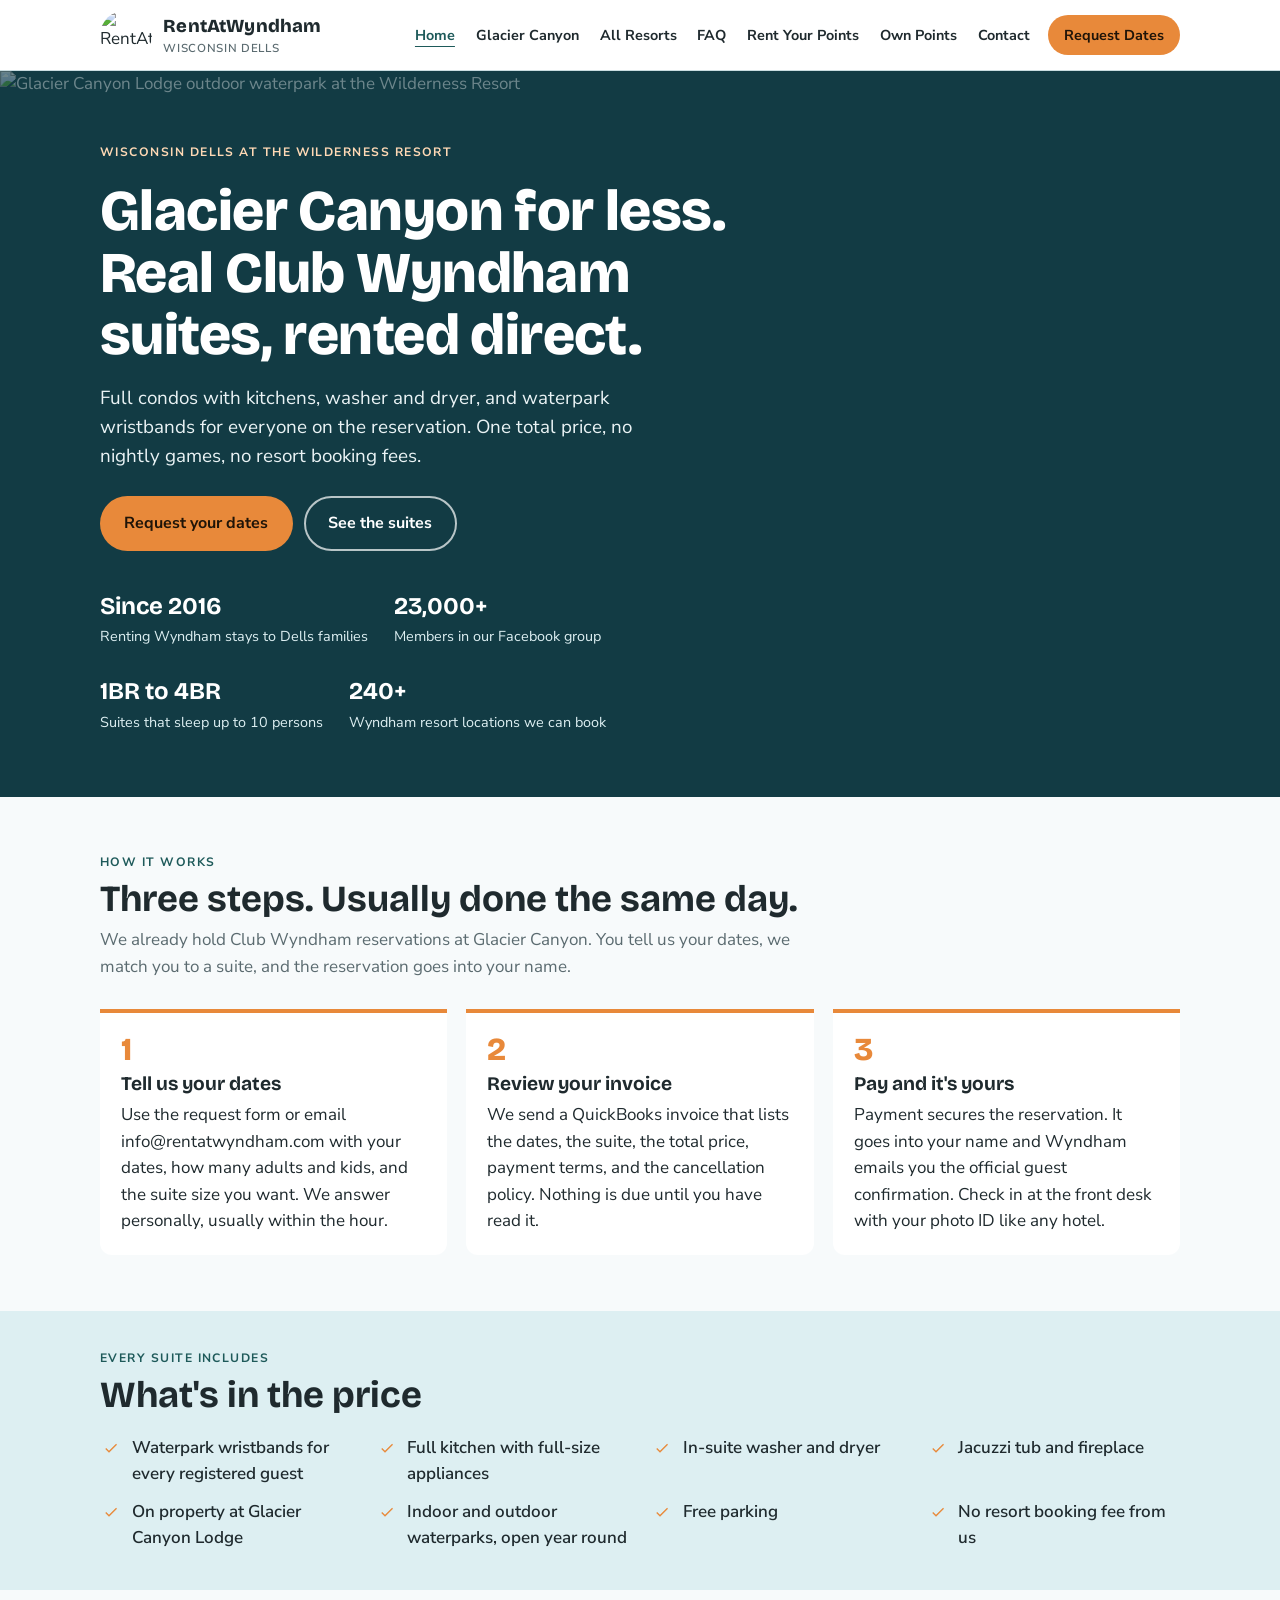
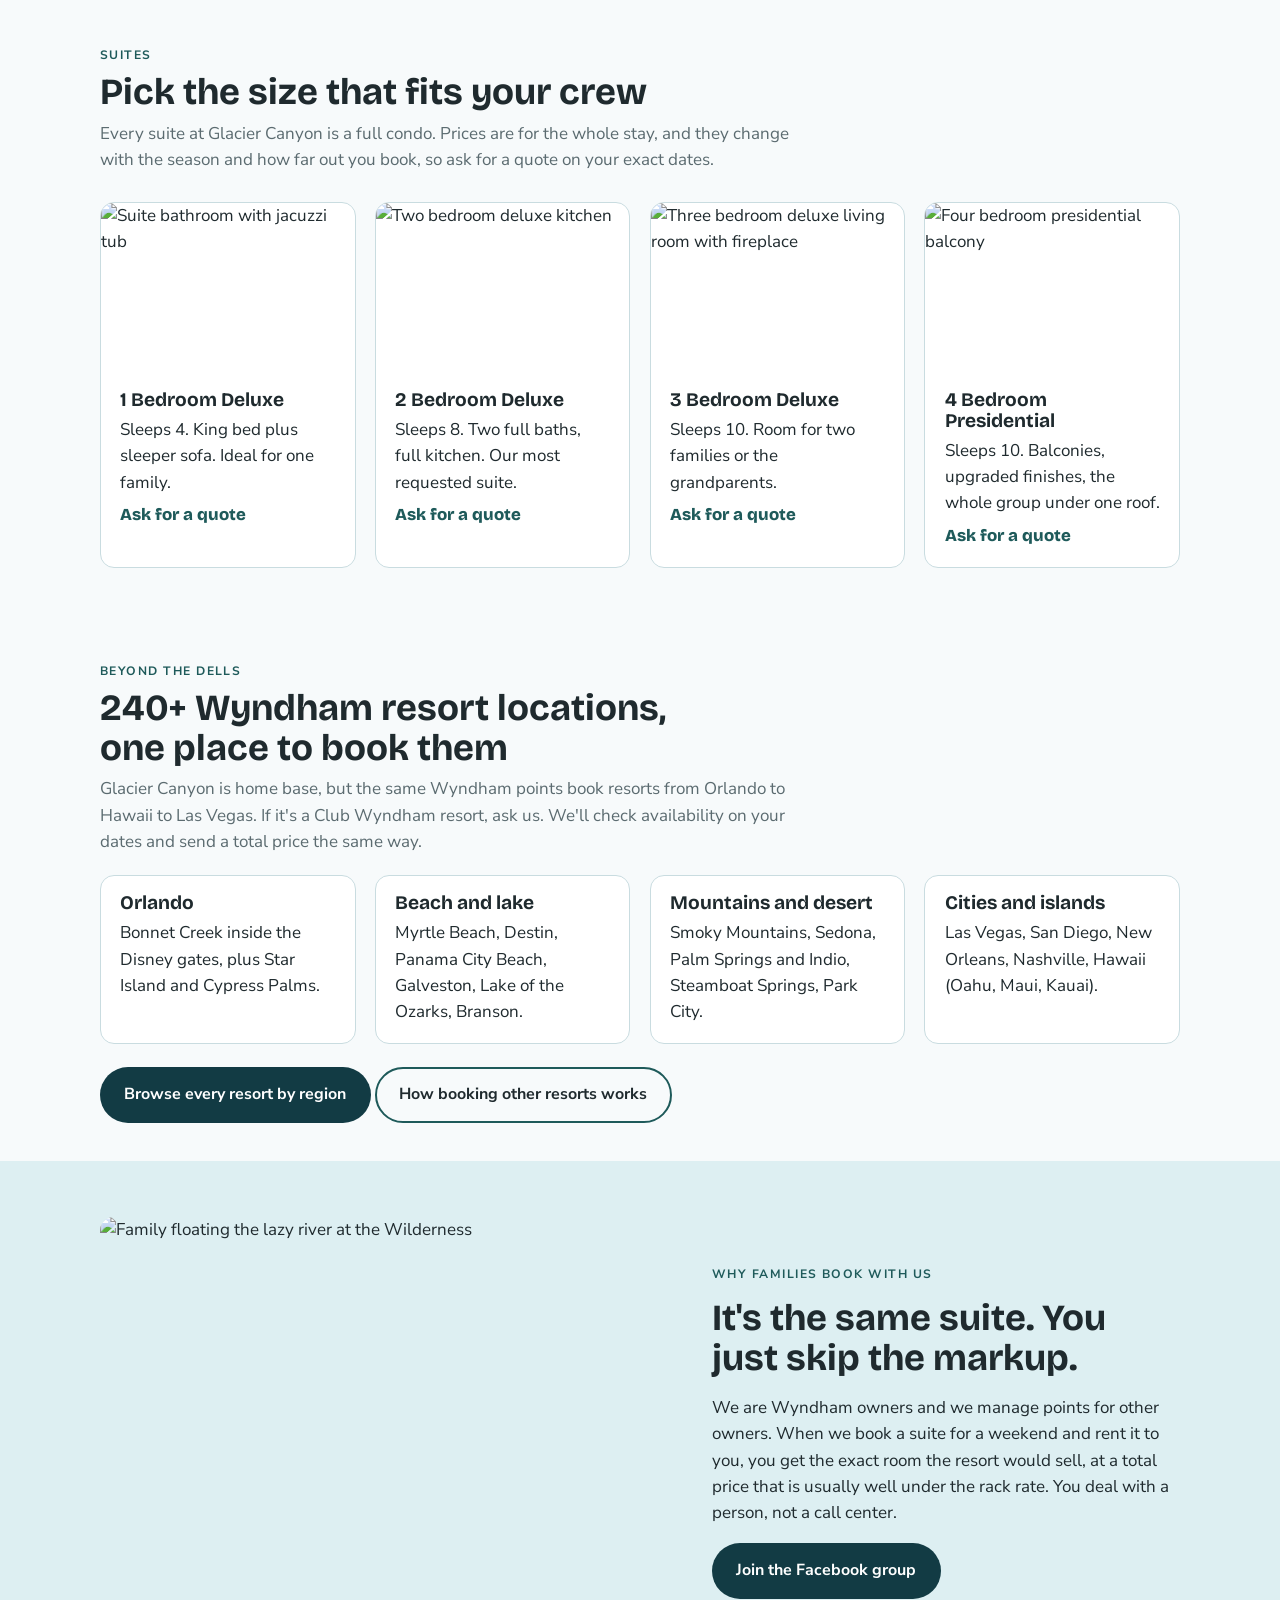
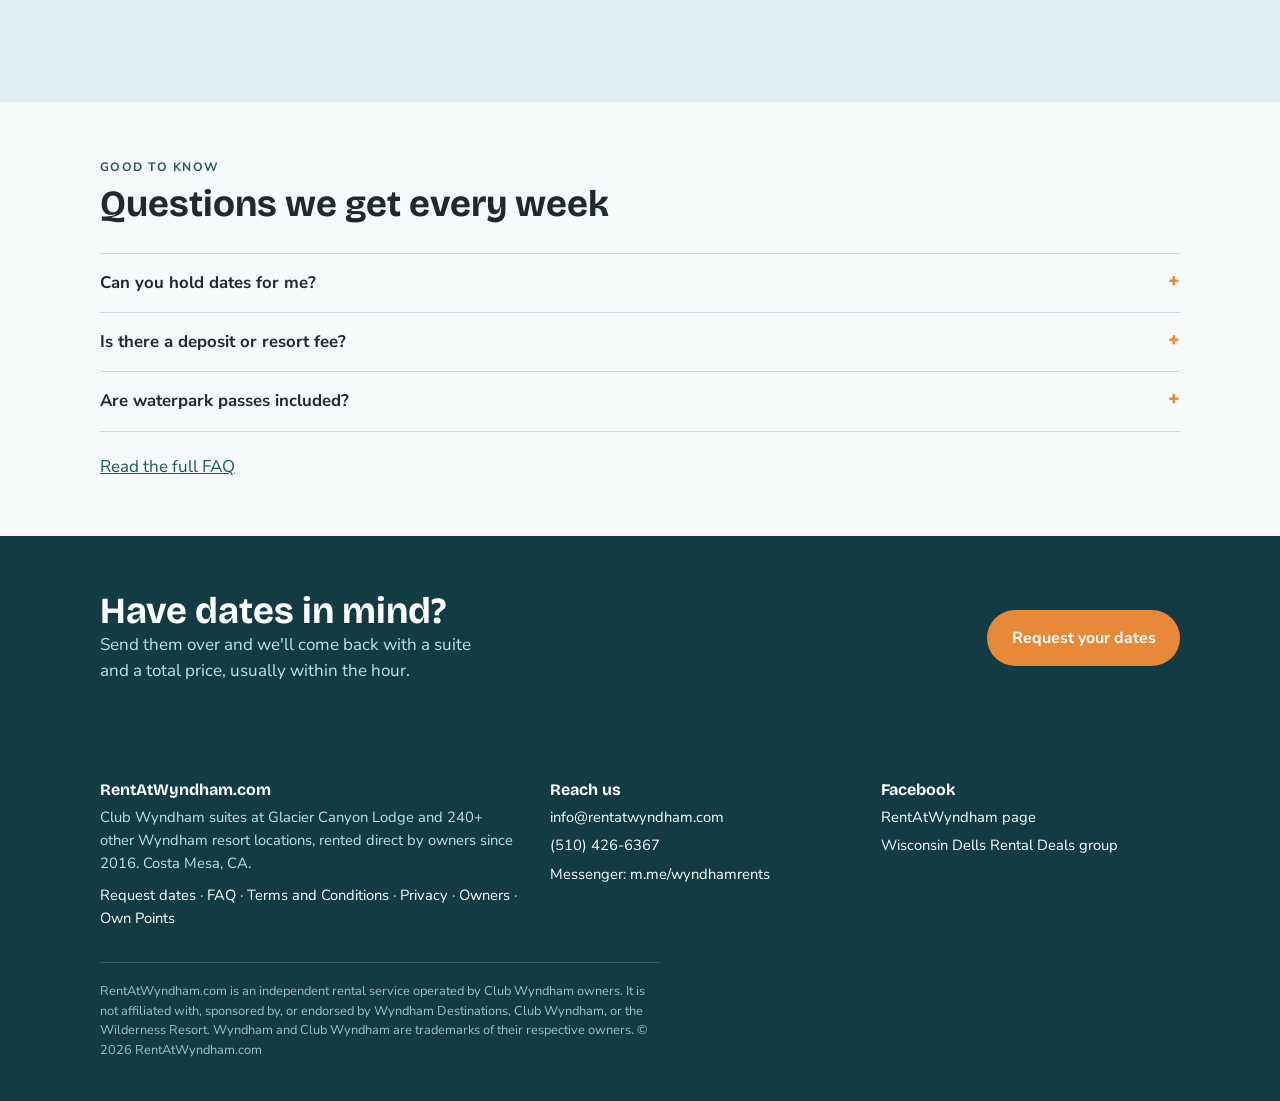
==== index.html @ 10e128ee "Rebuild Rent Your Points as an owner landing page with an application form New hero, how-it-works st" ====
<!doctype html>
<html lang="en">
<head>
<meta charset="utf-8">
<meta name="viewport" content="width=device-width,initial-scale=1,viewport-fit=cover">
<title>Glacier Canyon Rentals | RentAtWyndham.com</title>
<meta name="description" content="Rent Club Wyndham suites at Glacier Canyon Lodge in Wisconsin Dells direct from owners. Full condos, waterpark wristbands included, one total price. 240+ Wyndham resort locations available.">
<link rel="canonical" href="https://www.rentatwyndham.com/">
<meta property="og:type" content="website"><meta property="og:site_name" content="RentAtWyndham.com">
<meta property="og:title" content="Glacier Canyon Rentals | RentAtWyndham.com"><meta property="og:description" content="Rent Club Wyndham suites at Glacier Canyon Lodge in Wisconsin Dells direct from owners. Full condos, waterpark wristbands included, one total price. 240+ Wyndham resort locations available.">
<meta property="og:url" content="https://www.rentatwyndham.com/"><meta property="og:image" content="https://www.rentatwyndham.com/assets/img/og.jpg">
<meta name="twitter:card" content="summary_large_image"><meta property="og:image:width" content="1200"><meta property="og:image:height" content="600"><meta name="theme-color" content="#123B44"><meta name="robots" content="index,follow,max-image-preview:large">
<link rel="icon" type="image/png" sizes="32x32" href="/assets/img/icon-32.png">
<link rel="apple-touch-icon" href="/assets/img/icon-180.png">
<link rel="preconnect" href="https://fonts.googleapis.com"><link rel="preconnect" href="https://fonts.gstatic.com" crossorigin>
<link rel="stylesheet" href="https://fonts.googleapis.com/css2?family=Bricolage+Grotesque:opsz,wght@12..96,500;12..96,700;12..96,800&family=Nunito+Sans:ital,wght@0,400;0,600;0,700;1,400&display=swap">
<link rel="stylesheet" href="/assets/css/site.css?v=202610181700">
<script type="application/ld+json">{"@context":"https://schema.org","@type":"LocalBusiness","name":"RentAtWyndham.com","url":"https://www.rentatwyndham.com/","email":"info@rentatwyndham.com","telephone":"+1-510-426-6367","description":"Club Wyndham timeshare suites at Glacier Canyon Lodge (Wisconsin Dells) and 240+ other Wyndham resort locations, rented direct by owners.","address":{"@type":"PostalAddress","addressLocality":"Costa Mesa","addressRegion":"CA","addressCountry":"US"},"areaServed":"United States","sameAs":["https://www.facebook.com/wyndhamrents","https://www.facebook.com/groups/179510239124605"],"foundingDate":"2016"}</script>
</head>
<body>
<a class="skip" href="#main">Skip to content</a>
<header class="nav">
  <div class="wrap navbar">
    <a class="brand" href="/"><img src="/assets/img/logo.png" srcset="/assets/img/logo-2x.png 2x" width="52" height="51" alt="RentAtWyndham logo"><span><b>RentAtWyndham</b><small>Wisconsin Dells</small></span></a>
    <button class="menu-btn" id="menuBtn" aria-expanded="false" aria-controls="mainNav">Menu</button>
    <nav class="links" id="mainNav"><a href="/" class="active">Home</a><a href="/glacier-canyon">Glacier Canyon</a><a href="/resorts">All Resorts</a><a href="/faqs">FAQ</a><a href="/rent-your-points">Rent Your Points</a><a href="/wyndham-points-for-sale">Own Points</a><a href="/contact-us">Contact</a><a href="/booking-request" class="cta">Request Dates</a></nav>
  </div>
</header>
<main id="main" ><a id="top"></a>
<div class="hero"><img class="bg" src="/assets/img/hero.jpg" alt="Glacier Canyon Lodge outdoor waterpark at the Wilderness Resort" fetchpriority="high"><div class="shade"></div>
<div class="wrap"><div class="hero-inner"><span class="eyebrow">Wisconsin Dells at the Wilderness Resort</span><h1>Glacier Canyon for less. Real Club Wyndham suites, rented direct.</h1><p class="lead">Full condos with kitchens, washer and dryer, and waterpark wristbands for everyone on the reservation. One total price, no nightly games, no resort booking fees.</p><div class="actions"><a class="btn btn-sun" href="/booking-request">Request your dates</a><a class="btn btn-ghost" href="/glacier-canyon">See the suites</a></div><div class="proof"><div><b>Since 2016</b>Renting Wyndham stays to Dells families</div><div><b>23,000+</b>Members in our Facebook group</div><div><b>1BR to 4BR</b>Suites that sleep up to 10 persons</div><div><b>240+</b>Wyndham resort locations we can book</div></div></div></div></div>
<section><div class="wrap">
  <div class="sec-head"><span class="eyebrow">How it works</span><h2>Three steps. Usually done the same day.</h2><p>We already hold Club Wyndham reservations at Glacier Canyon. You tell us your dates, we match you to a suite, and the reservation goes into your name.</p></div>
  <div class="grid g3">
    <div class="step"><span class="n">1</span><h3>Tell us your dates</h3><p>Use the request form or email info@rentatwyndham.com with your dates, how many adults and kids, and the suite size you want. We answer personally, usually within the hour.</p></div>
    <div class="step"><span class="n">2</span><h3>Review your invoice</h3><p>We send a QuickBooks invoice that lists the dates, the suite, the total price, payment terms, and the cancellation policy. Nothing is due until you have read it.</p></div>
    <div class="step"><span class="n">3</span><h3>Pay and it's yours</h3><p>Payment secures the reservation. It goes into your name and Wyndham emails you the official guest confirmation. Check in at the front desk with your photo ID like any hotel.</p></div>
  </div></div></section>
<section class="ice tight"><div class="wrap">
  <div class="sec-head short"><span class="eyebrow">Every suite includes</span><h2>What's in the price</h2></div>
  <ul class="checks"><li>Waterpark wristbands for every registered guest</li><li>Full kitchen with full-size appliances</li><li>In-suite washer and dryer</li><li>Jacuzzi tub and fireplace</li><li>On property at Glacier Canyon Lodge</li><li>Indoor and outdoor waterparks, open year round</li><li>Free parking</li><li>No resort booking fee from us</li></ul>
</div></section>
<section><div class="wrap">
  <div class="sec-head"><span class="eyebrow">Suites</span><h2>Pick the size that fits your crew</h2><p>Every suite at Glacier Canyon is a full condo. Prices are for the whole stay, and they change with the season and how far out you book, so ask for a quote on your exact dates.</p></div>
  <div class="grid g4">
    <a class="card" href="/glacier-canyon"><img src="/assets/img/room1.jpg" alt="Suite bathroom with jacuzzi tub" loading="lazy" width="1000" height="600"><div class="pad"><h3>1 Bedroom Deluxe</h3><p>Sleeps 4. King bed plus sleeper sofa. Ideal for one family.</p><span class="price">Ask for a quote</span></div></a>
    <a class="card" href="/glacier-canyon"><img src="/assets/img/kitchen.jpg" alt="Two bedroom deluxe kitchen" loading="lazy" width="746" height="448"><div class="pad"><h3>2 Bedroom Deluxe</h3><p>Sleeps 8. Two full baths, full kitchen. Our most requested suite.</p><span class="price">Ask for a quote</span></div></a>
    <a class="card" href="/glacier-canyon"><img src="/assets/img/living.jpg" alt="Three bedroom deluxe living room with fireplace" loading="lazy" width="845" height="497"><div class="pad"><h3>3 Bedroom Deluxe</h3><p>Sleeps 10. Room for two families or the grandparents.</p><span class="price">Ask for a quote</span></div></a>
    <a class="card" href="/glacier-canyon"><img src="/assets/img/4br.jpg" alt="Four bedroom presidential balcony" loading="lazy" width="1000" height="600"><div class="pad"><h3>4 Bedroom Presidential</h3><p>Sleeps 10. Balconies, upgraded finishes, the whole group under one roof.</p><span class="price">Ask for a quote</span></div></a>
  </div></div></section>
<section class="tight"><div class="wrap">
  <div class="sec-head short"><span class="eyebrow">Beyond the Dells</span><h2>240+ Wyndham resort locations, one place to book them</h2><p>Glacier Canyon is home base, but the same Wyndham points book resorts from Orlando to Hawaii to Las Vegas. If it's a Club Wyndham resort, ask us. We'll check availability on your dates and send a total price the same way.</p></div>
  <div class="grid g4">
    <div class="card"><div class="pad"><h3>Orlando</h3><p>Bonnet Creek inside the Disney gates, plus Star Island and Cypress Palms.</p></div></div>
    <div class="card"><div class="pad"><h3>Beach and lake</h3><p>Myrtle Beach, Destin, Panama City Beach, Galveston, Lake of the Ozarks, Branson.</p></div></div>
    <div class="card"><div class="pad"><h3>Mountains and desert</h3><p>Smoky Mountains, Sedona, Palm Springs and Indio, Steamboat Springs, Park City.</p></div></div>
    <div class="card"><div class="pad"><h3>Cities and islands</h3><p>Las Vegas, San Diego, New Orleans, Nashville, Hawaii (Oahu, Maui, Kauai).</p></div></div>
  </div>
  <p class="after"><a class="btn btn-teal" href="/resorts">Browse every resort by region</a> <a class="btn btn-line" href="/other-resorts">How booking other resorts works</a></p>
</div></section>
<section class="ice"><div class="wrap split">
  <img src="/assets/img/lazy.jpg" alt="Family floating the lazy river at the Wilderness" loading="lazy" width="1151" height="520">
  <div class="stack"><span class="eyebrow">Why families book with us</span><h2>It's the same suite. You just skip the markup.</h2>
    <p>We are Wyndham owners and we manage points for other owners. When we book a suite for a weekend and rent it to you, you get the exact room the resort would sell, at a total price that is usually well under the rack rate. You deal with a person, not a call center.</p>
    <p><a class="btn btn-teal" href="https://www.facebook.com/groups/179510239124605" target="_blank" rel="noopener">Join the Facebook group</a></p></div>
</div></section>
<section><div class="wrap">
  <div class="sec-head"><span class="eyebrow">Good to know</span><h2>Questions we get every week</h2></div>
  <div class="faq">
    <details><summary>Can you hold dates for me?</summary><p>No. Every reservation is first come, first served, and payment is what secures it. If you want a weekend, the invoice is the fastest way to lock it.</p></details>
    <details><summary>Is there a deposit or resort fee?</summary><p>We do not charge one. Like any hotel, the resort holds a refundable $250 security deposit on your card at check-in and releases it 1 to 3 days after checkout.</p></details>
    <details><summary>Are waterpark passes included?</summary><p>Yes. Every registered guest on the reservation gets a Wilderness waterpark wristband for the length of the stay.</p></details>
  </div>
  <p class="after"><a href="/faqs">Read the full FAQ</a></p>
</div></section>
<section class="teal-bg"><div class="wrap cta-band"><div><h2>Have dates in mind?</h2><p>Send them over and we'll come back with a suite and a total price, usually within the hour.</p></div><a class="btn btn-sun" href="/booking-request">Request your dates</a></div></section>

</main>
<footer>
  <div class="wrap">
    <div class="cols">
      <div><h3>RentAtWyndham.com</h3><p>Club Wyndham suites at Glacier Canyon Lodge and 240+ other Wyndham resort locations, rented direct by owners since 2016. Costa Mesa, CA.</p>
        <p class="foot-links"><a href="/booking-request">Request dates</a> · <a href="/faqs">FAQ</a> · <a href="/terms-and-conditions">Terms and Conditions</a> · <a href="/privacy">Privacy</a> · <a href="/rent-your-points">Owners</a> · <a href="/wyndham-points-for-sale">Own Points</a></p></div>
      <div><h3>Reach us</h3><ul><li><a href="mailto:info@rentatwyndham.com">info@rentatwyndham.com</a></li><li><a href="tel:+15104266367">(510) 426-6367</a></li><li><a href="https://m.me/wyndhamrents" target="_blank" rel="noopener">Messenger: m.me/wyndhamrents</a></li></ul></div>
      <div><h3>Facebook</h3><ul><li><a href="https://www.facebook.com/wyndhamrents" target="_blank" rel="noopener">RentAtWyndham page</a></li><li><a href="https://www.facebook.com/groups/179510239124605" target="_blank" rel="noopener">Wisconsin Dells Rental Deals group</a></li></ul></div>
    </div>
    <p class="fine">RentAtWyndham.com is an independent rental service operated by Club Wyndham owners. It is not affiliated with, sponsored by, or endorsed by Wyndham Destinations, Club Wyndham, or the Wilderness Resort. Wyndham and Club Wyndham are trademarks of their respective owners. &copy; 2026 RentAtWyndham.com</p>
  </div>
</footer>
<script src="/assets/js/site.js?v=202609242334" defer></script>
</body>
</html>
---- assets/css/site.css ----
:root{
  --teal:#123B44; --pine:#1E5A5A; --ice:#DDEFF2; --snow:#F7FAFB; --card:#FFFFFF;
  --ink:#1F2A2E; --muted:#5B6B70; --line:#C9DCE0; --sun:#E8893A; --sun-ink:#1F1408;
  --hero-overlay:rgba(18,59,68,.62);
  --display:"Bricolage Grotesque","Trebuchet MS",Arial,sans-serif;
  --body:"Nunito Sans","Segoe UI",Helvetica,Arial,sans-serif;
}
@media (prefers-color-scheme: dark){:root:not([data-theme="light"]){
  --teal:#0B2A31; --pine:#7FC4C4; --ice:#10333A; --snow:#0E1F24; --card:#152C32;
  --ink:#EAF3F5; --muted:#A9C0C5; --line:#264A52; --sun:#F0A05A; --sun-ink:#1F1408;
  --hero-overlay:rgba(8,30,36,.66); color-scheme:dark;}}
:root[data-theme="dark"]{
  --teal:#0B2A31; --pine:#7FC4C4; --ice:#10333A; --snow:#0E1F24; --card:#152C32;
  --ink:#EAF3F5; --muted:#A9C0C5; --line:#264A52; --sun:#F0A05A; --sun-ink:#1F1408;
  --hero-overlay:rgba(8,30,36,.66); color-scheme:dark;}
*{box-sizing:border-box}
body{margin:0;background:var(--snow);color:var(--ink);font-family:var(--body);font-size:17px;line-height:1.55}
h1,h2,h3{font-family:var(--display);line-height:1.08;text-wrap:balance;margin:0}
h1{font-size:clamp(2.1rem,5.5vw,3.6rem);font-weight:800;letter-spacing:-.01em}
h2{font-size:clamp(1.6rem,3.4vw,2.3rem);font-weight:700}
h3{font-size:1.2rem;font-weight:700}
p{margin:0}
a{color:var(--pine)}
.wrap{max-width:1120px;margin:0 auto;padding-inline:20px}
.eyebrow{font-family:var(--body);font-weight:700;text-transform:uppercase;letter-spacing:.12em;font-size:.76rem;color:var(--pine)}
.btn{display:inline-flex;align-items:center;gap:.5rem;padding:.85rem 1.4rem;border-radius:999px;font-weight:700;font-family:var(--body);text-decoration:none;border:2px solid transparent;cursor:pointer;font-size:1rem;transition:transform .12s}
.btn:hover{transform:translateY(-1px)}
.btn:focus-visible{outline:3px solid var(--sun);outline-offset:2px}
.btn-sun{background:var(--sun);color:var(--sun-ink)}
.btn-ghost{background:transparent;color:#fff;border-color:rgba(255,255,255,.7)}
.btn-teal{background:var(--teal);color:#fff}
.btn-line{background:transparent;color:var(--teal);border-color:var(--teal)}
:root[data-theme="dark"] .btn-line,:root:not([data-theme="light"]) .btn-line{color:var(--ink);border-color:var(--pine)}

/* prototype banner */

/* nav */
header.nav{position:sticky;top:0;z-index:20;background:var(--card);border-bottom:1px solid var(--line)}
.navbar{display:flex;align-items:center;justify-content:space-between;gap:1rem;padding-block:.6rem}
.brand{display:flex;align-items:center;gap:.7rem;text-decoration:none;color:var(--ink)}
.brand img{width:52px;height:51px;border-radius:50%;background:#fff}
.brand b{font-family:var(--display);font-weight:800;font-size:1.15rem;letter-spacing:.01em}
.brand small{display:block;font-size:.72rem;color:var(--muted);font-weight:600;letter-spacing:.06em;text-transform:uppercase}
nav.links{display:flex;gap:.2rem;flex-wrap:wrap;align-items:center}
nav.links a{font-weight:700;font-size:.9rem;text-decoration:none;color:var(--ink);padding:.5rem .55rem;border-radius:8px;white-space:nowrap}
nav.links a:hover{background:var(--ice)}
nav.links a.active{color:var(--pine);text-decoration:underline;text-underline-offset:6px}
nav.links a.cta{background:var(--sun);color:var(--sun-ink);border-radius:999px;padding:.55rem 1rem;margin-left:.4rem}
.menu-btn{display:none;background:none;border:2px solid var(--line);border-radius:8px;padding:.4rem .6rem;font-weight:700;color:var(--ink);font-family:var(--body)}
@media (max-width:1100px){
  nav.links{display:none;width:100%;flex-direction:column;align-items:stretch;padding-bottom:.6rem}
  nav.links.open{display:flex}
  .menu-btn{display:inline-block}
  .navbar{flex-wrap:wrap}
}

/* pages */
section{padding-block:3.5rem}
section.tight{padding-block:2.4rem}
.ice{background:var(--ice)}
.teal-bg{background:var(--teal);color:#fff}
.teal-bg .eyebrow{color:#BFE3E8}
.teal-bg a{color:#fff}

/* hero */
.hero{position:relative;color:#fff;overflow:hidden;background:var(--teal)}
.hero img.bg{position:absolute;inset:0;width:100%;height:100%;object-fit:cover;object-position:center 40%}
.hero .shade{position:absolute;inset:0;background:linear-gradient(90deg,var(--hero-overlay) 0%,var(--hero-overlay) 45%,rgba(18,59,68,.25) 100%)}
.hero .wrap{position:relative;padding-block:4.5rem 4rem;max-width:1120px}
.hero-inner{max-width:640px;display:grid;gap:1.1rem}
.hero .eyebrow{color:#FFD9B5}
.hero p.lead{font-size:1.18rem;max-width:34rem;color:#EAF3F5}
.hero .actions{display:flex;gap:.7rem;flex-wrap:wrap;margin-top:.4rem}
.hero .proof{display:flex;gap:1.6rem;flex-wrap:wrap;margin-top:1.2rem;font-size:.9rem;color:#DDEFF2}
.hero .proof b{display:block;font-family:var(--display);font-size:1.5rem;color:#fff}

/* grids */
.grid{display:grid;gap:1.2rem}
.g3{grid-template-columns:repeat(3,1fr)}
.g4{grid-template-columns:repeat(4,1fr)}
.g2{grid-template-columns:repeat(2,1fr)}
@media (max-width:900px){.g4{grid-template-columns:repeat(2,1fr)}.g3{grid-template-columns:1fr 1fr}}
@media (max-width:600px){.g4,.g3,.g2{grid-template-columns:1fr}}
.card{background:var(--card);border:1px solid var(--line);border-radius:14px;overflow:hidden}
.card .pad{padding:1.1rem 1.2rem;display:grid;gap:.4rem}
.card img{width:100%;height:auto;aspect-ratio:3/2;object-fit:cover;display:block}
.card .price{font-family:var(--display);font-weight:800;font-size:1.05rem;color:var(--pine)}
.steps{counter-reset:s}
.step{display:grid;gap:.5rem;padding:1.3rem;border-top:4px solid var(--sun);background:var(--card);border-radius:0 0 12px 12px}
.step .n{font-family:var(--display);font-weight:800;font-size:2rem;color:var(--sun);line-height:1}
.sec-head{display:grid;gap:.5rem;max-width:44rem;margin-bottom:1.8rem}
.sec-head p{color:var(--muted)}
.checks{display:grid;grid-template-columns:repeat(auto-fit,minmax(220px,1fr));gap:.7rem 1.4rem;list-style:none;padding:0;margin:0}
.checks li{display:flex;gap:.6rem;align-items:flex-start;font-weight:600}
.checks li::before{content:"";flex:none;width:22px;height:22px;border-radius:50%;background:var(--sun);margin-top:2px;
  -webkit-mask:url("data:image/svg+xml,%3Csvg xmlns='http://www.w3.org/2000/svg' viewBox='0 0 24 24'%3E%3Cpath fill='%23000' d='M9 16.2 4.8 12l-1.4 1.4L9 19 21 7l-1.4-1.4z'/%3E%3C/svg%3E") center/16px no-repeat;
  mask:url("data:image/svg+xml,%3Csvg xmlns='http://www.w3.org/2000/svg' viewBox='0 0 24 24'%3E%3Cpath fill='%23000' d='M9 16.2 4.8 12l-1.4 1.4L9 19 21 7l-1.4-1.4z'/%3E%3C/svg%3E") center/16px no-repeat}
.split{display:grid;grid-template-columns:1.1fr .9fr;gap:2.5rem;align-items:center}
@media (max-width:820px){.split{grid-template-columns:1fr}}
.split img{width:100%;height:auto;border-radius:14px;aspect-ratio:4/3;object-fit:cover}
.quote{border-left:4px solid var(--sun);padding:.6rem 1rem;font-style:italic;color:var(--muted)}
.faq details{border-top:1px solid var(--line);padding:1rem 0}
.faq details:last-child{border-bottom:1px solid var(--line)}
.faq summary{cursor:pointer;font-weight:700;font-size:1.05rem;list-style:none;display:flex;justify-content:space-between;gap:1rem}
.faq summary::after{content:"+";font-family:var(--display);color:var(--sun);font-size:1.4rem;line-height:1}
.faq details[open] summary::after{content:"–"}
.faq details p{margin-top:.6rem;color:var(--muted);max-width:60ch}
.cta-band{display:flex;justify-content:space-between;align-items:center;gap:1.5rem;flex-wrap:wrap}
.cta-band h2{color:#fff}
.cta-band p{color:#BFE3E8;max-width:40ch}
footer{background:var(--teal);color:#BFE3E8;padding-block:2.5rem;font-size:.92rem}
footer .cols{display:grid;grid-template-columns:1.4fr 1fr 1fr;gap:2rem}
@media (max-width:700px){footer .cols{grid-template-columns:1fr}}
footer h3{color:#fff;font-size:1rem;margin-bottom:.5rem}
footer a{color:#fff;text-decoration:none}
footer a:hover{text-decoration:underline}
footer ul{list-style:none;margin:0;padding:0;display:grid;gap:.35rem}
footer .fine{border-top:1px solid rgba(255,255,255,.18);margin-top:2rem;padding-top:1.2rem;font-size:.8rem;color:#9EC3C9;max-width:70ch}

/* form */
.form-wrap{display:grid;grid-template-columns:1.2fr .8fr;gap:2.5rem;align-items:start}
@media (max-width:880px){.form-wrap{grid-template-columns:1fr}}
form.req{display:grid;gap:1rem;background:var(--card);border:1px solid var(--line);border-radius:16px;padding:1.5rem}
.row2{display:grid;grid-template-columns:1fr 1fr;gap:1rem}
@media (max-width:520px){.row2{grid-template-columns:1fr}}
label{display:grid;gap:.3rem;font-weight:700;font-size:.9rem}
label span.req::after{content:" *";color:var(--sun)}
input,select,textarea{font:inherit;padding:.7rem .8rem;border:1.5px solid var(--line);border-radius:10px;background:var(--snow);color:var(--ink);width:100%}
input:focus,select:focus,textarea:focus{outline:3px solid var(--ice);border-color:var(--pine)}
.check{display:flex;gap:.6rem;align-items:center;font-weight:600;font-size:.95rem}
.check input{width:20px;height:20px;padding:0}
.legend{font-family:var(--display);font-weight:700;font-size:1.05rem;padding-top:.5rem;border-top:1px solid var(--line);margin-top:.3rem}
.aside{display:grid;gap:1rem;position:sticky;top:90px}
.aside .card .pad{gap:.6rem}
.ok{background:var(--ice);border:1px solid var(--pine);border-radius:14px;padding:1.4rem;display:grid;gap:.6rem}
.ok b{font-family:var(--display);font-size:1.3rem}
.tag{display:inline-block;background:var(--ice);color:var(--pine);font-weight:700;font-size:.75rem;padding:.2rem .6rem;border-radius:999px;letter-spacing:.04em}
.contact-list{display:grid;gap:.9rem}
.contact-list .item{display:grid;gap:.15rem;padding:1rem 1.2rem;background:var(--card);border:1px solid var(--line);border-radius:12px}
.contact-list .item b{font-family:var(--display);font-size:1.1rem}
@media (prefers-reduced-motion:reduce){.btn{transition:none}}

/* production additions */
html{scroll-behavior:smooth}
.skip{position:absolute;left:-999px;top:0;background:var(--sun);color:var(--sun-ink);padding:.5rem 1rem;z-index:100}
.skip:focus{left:8px;top:8px}
a.card{text-decoration:none;color:inherit;display:block}
a.card:hover{border-color:var(--pine);transform:translateY(-2px)}
.card{transition:transform .15s,border-color .15s}
.sec-head.short{margin-bottom:1.2rem}
.sec-head.top-gap{margin-top:2.5rem}
.after{margin-top:1.4rem}
.stack{display:grid;gap:1rem}
.stack .actions{display:flex;gap:.8rem;flex-wrap:wrap}
.muted{color:var(--muted)}
.foot-links{margin-top:.6rem}
.hp{position:absolute;left:-9999px;top:-9999px;height:0;overflow:hidden}
.submit-row{display:flex;gap:1rem;align-items:center;flex-wrap:wrap}
.hint{font-size:.85rem;color:var(--muted)}
.form-msg{font-weight:600;color:#9B2C2C;background:#FDECEC;border:1px solid #F5B5B5;border-radius:10px;padding:.7rem .9rem}
:root:not([data-theme="light"]) .form-msg{background:#3a1c1c;color:#ffb4b4;border-color:#6b2b2b}
.btn[disabled]{opacity:.6;cursor:wait;transform:none}
.ok{margin-top:1.5rem}
footer a{color:#fff}
.hero img.bg{object-position:center 45%}
@media (prefers-reduced-motion:reduce){html{scroll-behavior:auto}.card,a.card:hover{transition:none;transform:none}}
/* resort directory */
.jump{display:flex;flex-wrap:wrap;gap:.5rem;margin:.2rem 0 1rem}
.jump a{font-weight:700;font-size:.9rem;text-decoration:none;color:var(--pine);background:var(--ice);padding:.45rem .8rem;border-radius:999px}
.jump a:hover{background:var(--pine);color:#fff}
.cnt{font-family:var(--body);font-size:.85rem;font-weight:700;color:var(--muted);margin-left:.4rem}
h3.grp{margin:1.6rem 0 .7rem;padding-bottom:.3rem;border-bottom:2px solid var(--line)}
.rgrid{display:grid;grid-template-columns:repeat(auto-fill,minmax(300px,1fr));gap:.8rem}
.rcard{background:var(--card);border:1px solid var(--line);border-radius:12px;padding:.9rem 1rem;display:flex;flex-direction:column;gap:.7rem;justify-content:space-between}
.rcard h4{font-family:var(--display);font-weight:700;font-size:1.05rem;line-height:1.2;margin:0 0 .2rem}
.rcard h4 a{color:var(--ink);text-decoration:none}
.rcard h4 a:hover{color:var(--pine);text-decoration:underline}
.rcard p{font-size:.9rem}
.racts{display:flex;gap:.5rem;flex-wrap:wrap}
.btn.sm{padding:.5rem .9rem;font-size:.85rem}
.sec-head h2 .cnt{font-size:1rem}
/* iPhone Safari: empty date inputs collapse to a thin sliver; keep them full size and left-aligned */
input[type="date"]{min-height:2.9rem;display:block;text-align:left}
/* resale contracts page */
.filters{display:flex;flex-wrap:wrap;gap:.8rem 1rem;align-items:end;margin-bottom:.8rem}
.filters label{min-width:150px}
.filters .check{min-width:0;padding-bottom:.7rem}
.cgrid{display:grid;grid-template-columns:repeat(auto-fill,minmax(280px,1fr));gap:1rem;margin-top:1rem}
.ccard{background:var(--card);border:1px solid var(--line);border-radius:14px;padding:1.1rem 1.2rem;display:flex;flex-direction:column;gap:.55rem}
.ccard.taken{opacity:.55}
.ccard h3{font-size:1.1rem;line-height:1.2}
.chead{display:flex;gap:.5rem;align-items:center;flex-wrap:wrap}
.cid{font-weight:800;font-size:.8rem;color:var(--muted);letter-spacing:.06em}
.tag.warn{background:#FCEBD9;color:#8A4A12}
:root:not([data-theme="light"]) .tag.warn{background:#3a2a1a;color:#F0C08A}
.cpts{font-size:.95rem;color:var(--muted)}
.cpts b{color:var(--ink);font-family:var(--display);font-size:1.15rem}
.cfacts{display:grid;grid-template-columns:1fr 1fr;gap:.5rem .8rem;margin:.2rem 0}
.cfacts div{display:grid;gap:.05rem}
.cfacts dt{font-size:.72rem;font-weight:700;text-transform:uppercase;letter-spacing:.06em;color:var(--muted)}
.cfacts dd{margin:0;font-family:var(--display);font-weight:700;font-size:1.05rem}
.ccard .pick{align-self:flex-start;margin-top:auto}
.checks.one{grid-template-columns:1fr}
.checks.no li::before{background:var(--muted);
  -webkit-mask:url("data:image/svg+xml,%3Csvg xmlns='http://www.w3.org/2000/svg' viewBox='0 0 24 24'%3E%3Cpath fill='%23000' d='M19 6.4 17.6 5 12 10.6 6.4 5 5 6.4 10.6 12 5 17.6 6.4 19 12 13.4 17.6 19 19 17.6 13.4 12z'/%3E%3C/svg%3E") center/16px no-repeat;
  mask:url("data:image/svg+xml,%3Csvg xmlns='http://www.w3.org/2000/svg' viewBox='0 0 24 24'%3E%3Cpath fill='%23000' d='M19 6.4 17.6 5 12 10.6 6.4 5 5 6.4 10.6 12 5 17.6 6.4 19 12 13.4 17.6 19 19 17.6 13.4 12z'/%3E%3C/svg%3E") center/16px no-repeat}
.ok[hidden],.aside[hidden],form[hidden]{display:none}
/* owner application form */
.cblock{border:1px solid var(--line);border-radius:12px;padding:1rem;margin:0 0 .8rem;display:grid;gap:.8rem;min-width:0}
.cblock legend{font-family:var(--display);font-weight:700;padding:0 .4rem}
.cblock .cremove{justify-self:start}
.cblock:only-of-type .cremove{display:none}
#addContract{justify-self:start}
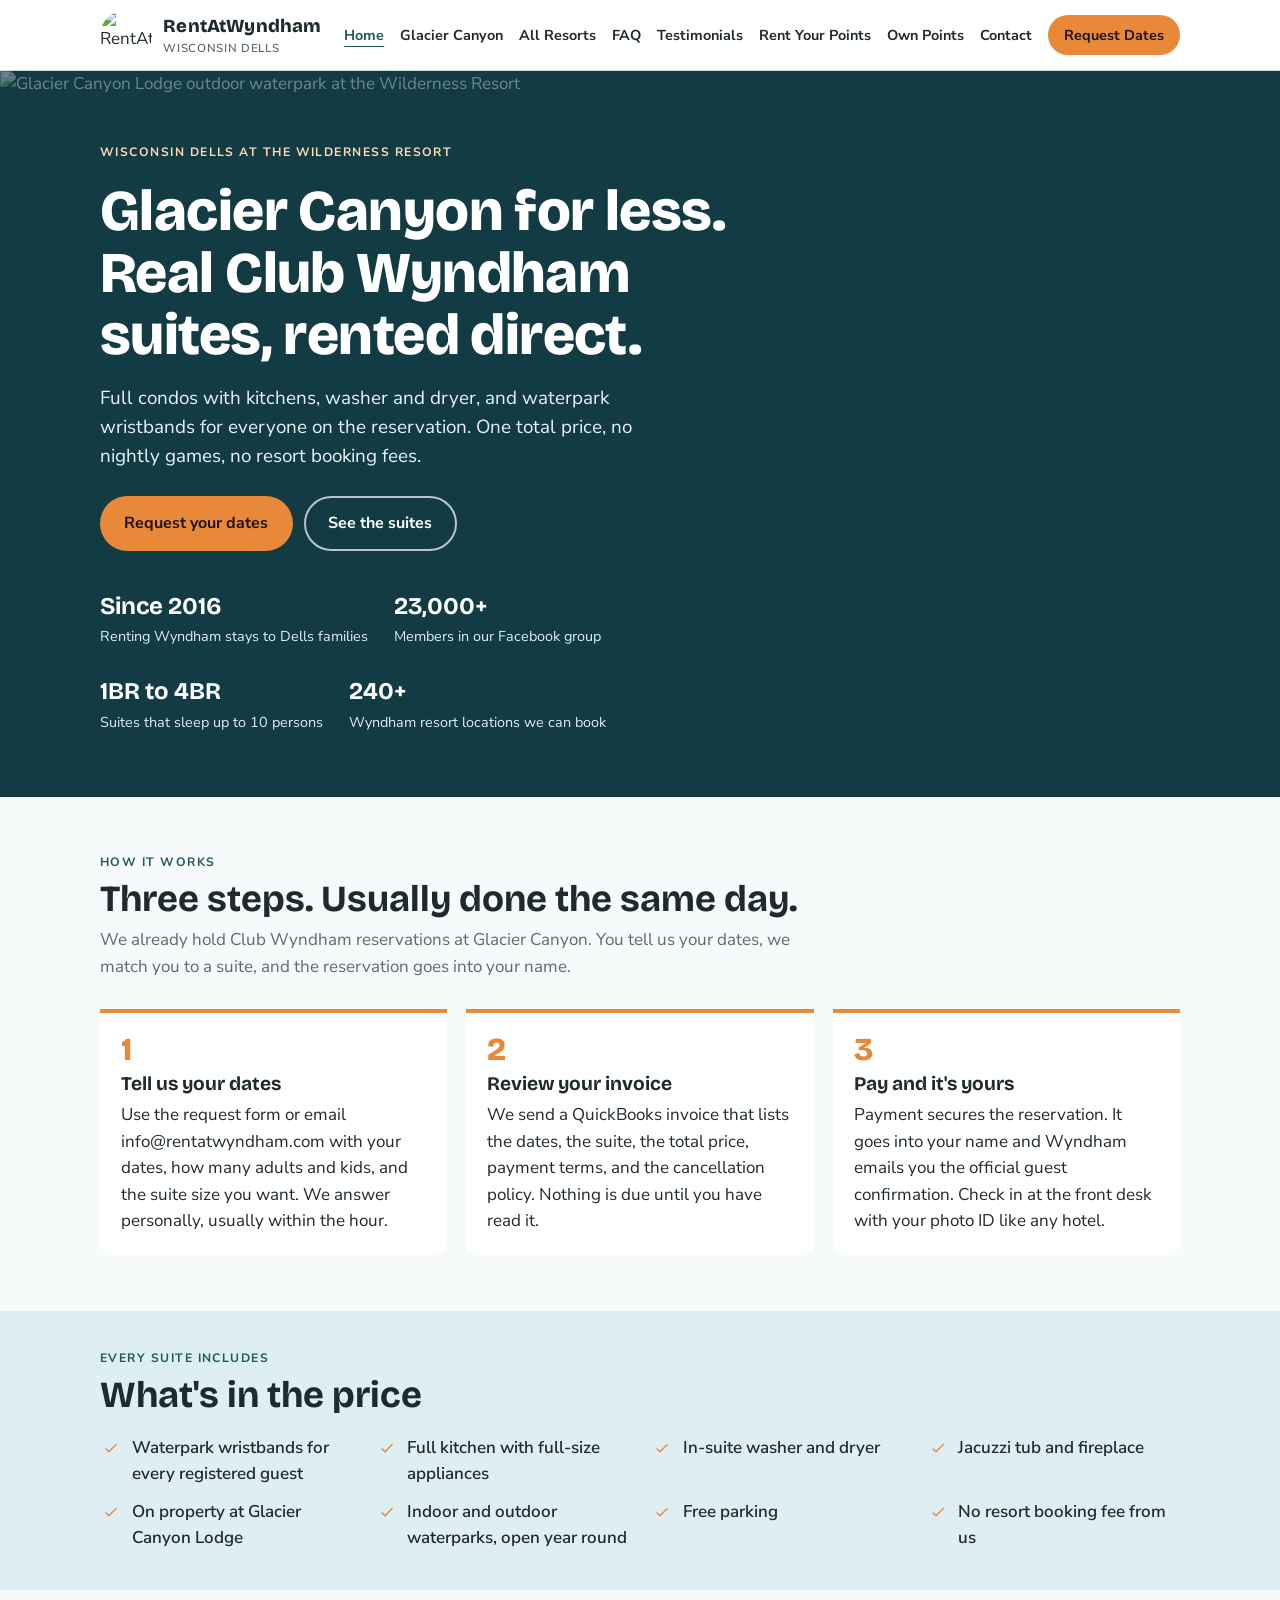
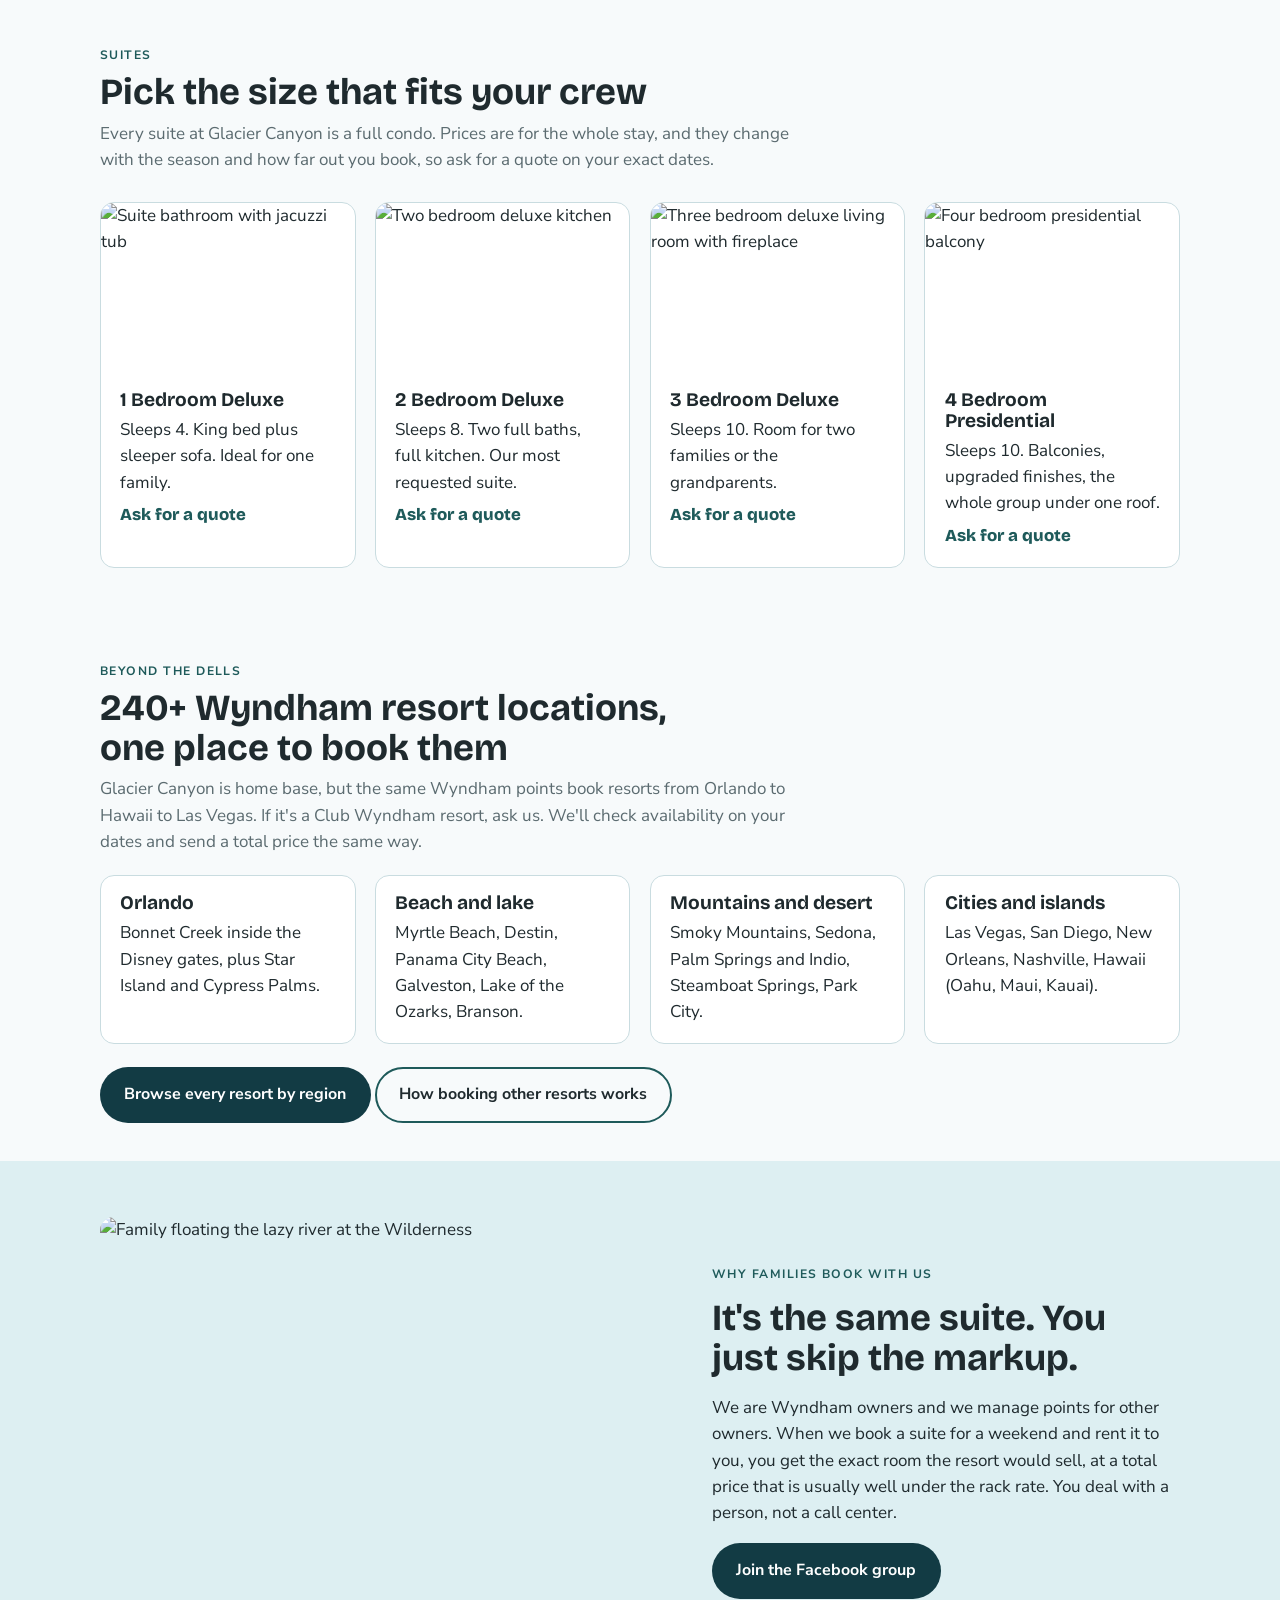
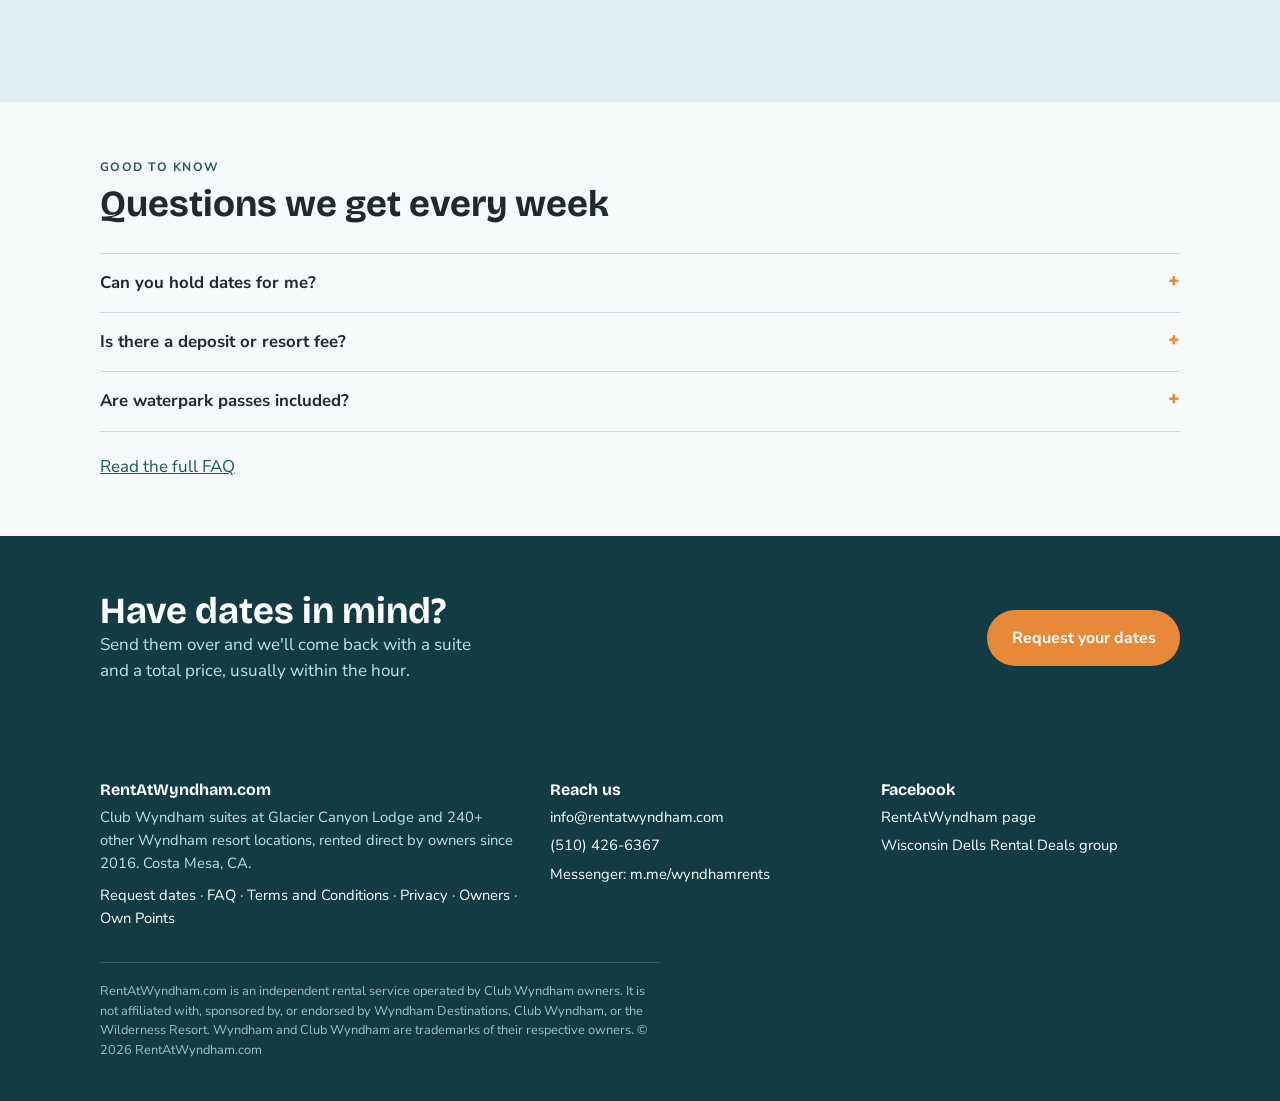
==== commit b69b18d4: "Add Testimonials page (owner comments, 2012-2013, earlier company) - testimonials.json + build_testi" ====
--- a/index.html
+++ b/index.html
@@ -14,7 +14,7 @@
 <link rel="apple-touch-icon" href="/assets/img/icon-180.png">
 <link rel="preconnect" href="https://fonts.googleapis.com"><link rel="preconnect" href="https://fonts.gstatic.com" crossorigin>
 <link rel="stylesheet" href="https://fonts.googleapis.com/css2?family=Bricolage+Grotesque:opsz,wght@12..96,500;12..96,700;12..96,800&family=Nunito+Sans:ital,wght@0,400;0,600;0,700;1,400&display=swap">
-<link rel="stylesheet" href="/assets/css/site.css?v=202610181700">
+<link rel="stylesheet" href="/assets/css/site.css?v=202610190100">
 <script type="application/ld+json">{"@context":"https://schema.org","@type":"LocalBusiness","name":"RentAtWyndham.com","url":"https://www.rentatwyndham.com/","email":"info@rentatwyndham.com","telephone":"+1-510-426-6367","description":"Club Wyndham timeshare suites at Glacier Canyon Lodge (Wisconsin Dells) and 240+ other Wyndham resort locations, rented direct by owners.","address":{"@type":"PostalAddress","addressLocality":"Costa Mesa","addressRegion":"CA","addressCountry":"US"},"areaServed":"United States","sameAs":["https://www.facebook.com/wyndhamrents","https://www.facebook.com/groups/179510239124605"],"foundingDate":"2016"}</script>
 </head>
 <body>
@@ -23,7 +23,7 @@
   <div class="wrap navbar">
     <a class="brand" href="/"><img src="/assets/img/logo.png" srcset="/assets/img/logo-2x.png 2x" width="52" height="51" alt="RentAtWyndham logo"><span><b>RentAtWyndham</b><small>Wisconsin Dells</small></span></a>
     <button class="menu-btn" id="menuBtn" aria-expanded="false" aria-controls="mainNav">Menu</button>
-    <nav class="links" id="mainNav"><a href="/" class="active">Home</a><a href="/glacier-canyon">Glacier Canyon</a><a href="/resorts">All Resorts</a><a href="/faqs">FAQ</a><a href="/rent-your-points">Rent Your Points</a><a href="/wyndham-points-for-sale">Own Points</a><a href="/contact-us">Contact</a><a href="/booking-request" class="cta">Request Dates</a></nav>
+    <nav class="links" id="mainNav"><a href="/" class="active">Home</a><a href="/glacier-canyon">Glacier Canyon</a><a href="/resorts">All Resorts</a><a href="/faqs">FAQ</a><a href="/testimonials">Testimonials</a><a href="/rent-your-points">Rent Your Points</a><a href="/wyndham-points-for-sale">Own Points</a><a href="/contact-us">Contact</a><a href="/booking-request" class="cta">Request Dates</a></nav>
   </div>
 </header>
 <main id="main" ><a id="top"></a>
--- a/assets/css/site.css
+++ b/assets/css/site.css
@@ -43,12 +43,12 @@
 .brand b{font-family:var(--display);font-weight:800;font-size:1.15rem;letter-spacing:.01em}
 .brand small{display:block;font-size:.72rem;color:var(--muted);font-weight:600;letter-spacing:.06em;text-transform:uppercase}
 nav.links{display:flex;gap:.2rem;flex-wrap:wrap;align-items:center}
-nav.links a{font-weight:700;font-size:.9rem;text-decoration:none;color:var(--ink);padding:.5rem .55rem;border-radius:8px;white-space:nowrap}
+nav.links a{font-weight:700;font-size:.9rem;text-decoration:none;color:var(--ink);padding:.5rem .4rem;border-radius:8px;white-space:nowrap}
 nav.links a:hover{background:var(--ice)}
 nav.links a.active{color:var(--pine);text-decoration:underline;text-underline-offset:6px}
 nav.links a.cta{background:var(--sun);color:var(--sun-ink);border-radius:999px;padding:.55rem 1rem;margin-left:.4rem}
 .menu-btn{display:none;background:none;border:2px solid var(--line);border-radius:8px;padding:.4rem .6rem;font-weight:700;color:var(--ink);font-family:var(--body)}
-@media (max-width:1100px){
+@media (max-width:1120px){
   nav.links{display:none;width:100%;flex-direction:column;align-items:stretch;padding-bottom:.6rem}
   nav.links.open{display:flex}
   .menu-btn{display:inline-block}
@@ -189,6 +189,8 @@
 .cgrid{display:grid;grid-template-columns:repeat(auto-fill,minmax(280px,1fr));gap:1rem;margin-top:1rem}
 .ccard{background:var(--card);border:1px solid var(--line);border-radius:14px;padding:1.1rem 1.2rem;display:flex;flex-direction:column;gap:.55rem}
 .ccard.taken{opacity:.55}
+.tag.sold{background:#1b1b1b;color:#fff}
+@media (prefers-color-scheme: dark){:root:not([data-theme="light"]) .tag.sold{background:#e8e8e8;color:#111}}
 .ccard h3{font-size:1.1rem;line-height:1.2}
 .chead{display:flex;gap:.5rem;align-items:center;flex-wrap:wrap}
 .cid{font-weight:800;font-size:.8rem;color:var(--muted);letter-spacing:.06em}
@@ -212,3 +214,16 @@
 .cblock .cremove{justify-self:start}
 .cblock:only-of-type .cremove{display:none}
 #addContract{justify-self:start}
+.legend .hint{font-family:var(--body);font-weight:400}
+/* owner application thank-you */
+.thanks{background:var(--card);border:1px solid var(--line);border-top:5px solid var(--sun);border-radius:16px;padding:2rem 1.6rem;max-width:44rem;margin:0 auto;display:grid;gap:1rem;text-align:center}
+.thanks:focus{outline:none}
+.thanks-icon{width:64px;height:64px;border-radius:50%;background:var(--sun);color:var(--sun-ink);display:grid;place-items:center;margin:0 auto}
+.thanks h2{font-size:clamp(1.4rem,3vw,1.9rem)}
+.thanks-lead{font-size:1.08rem;color:var(--muted);max-width:34rem;margin:0 auto}
+.thanks-steps{list-style:none;counter-reset:t;padding:0;margin:.4rem 0 0;display:grid;gap:.7rem;text-align:left}
+.thanks-steps li{counter-increment:t;display:grid;grid-template-columns:2rem 1fr;gap:.7rem;align-items:start;background:var(--ice);border-radius:12px;padding:.8rem 1rem}
+.thanks-steps li::before{content:counter(t);font-family:var(--display);font-weight:800;color:var(--sun);font-size:1.4rem;line-height:1.1}
+.thanks-foot{font-size:.95rem;color:var(--muted)}
+.thanks[hidden]{display:none}
+.thanks{scroll-margin-top:100px}
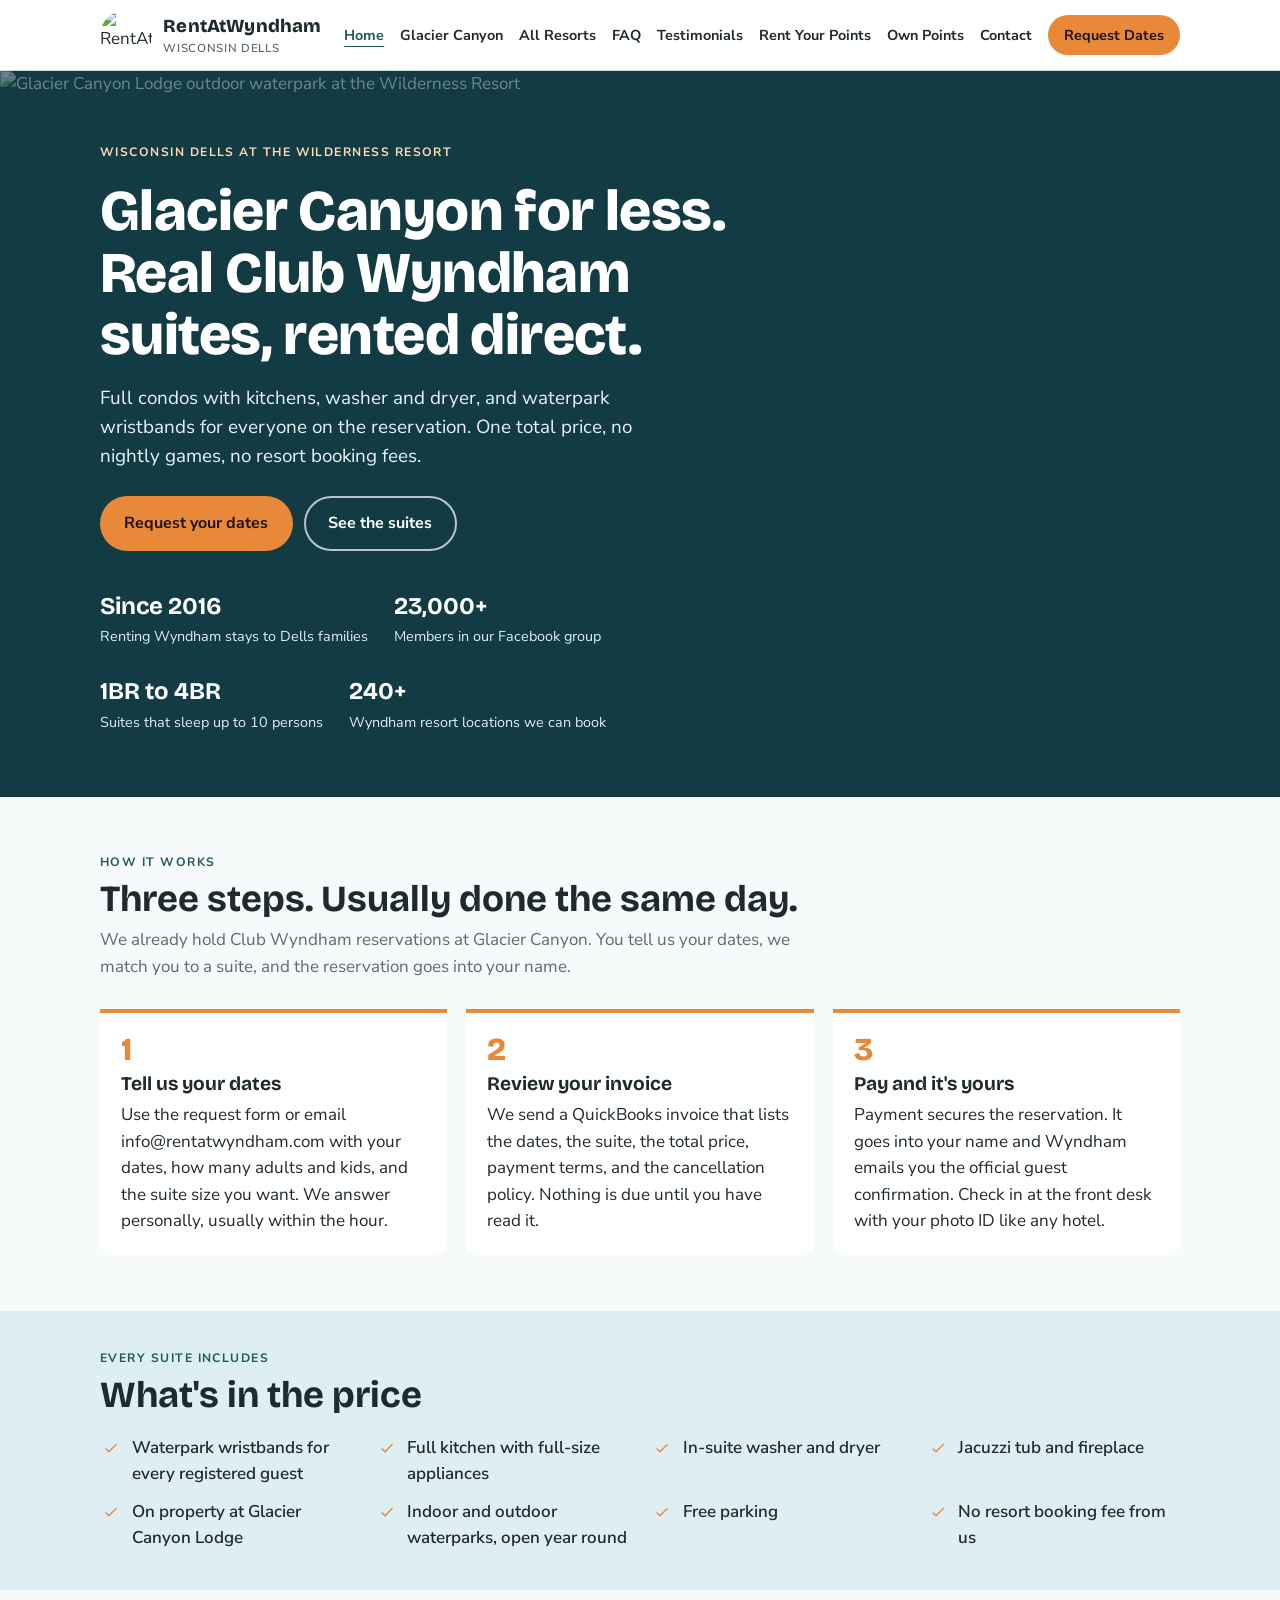
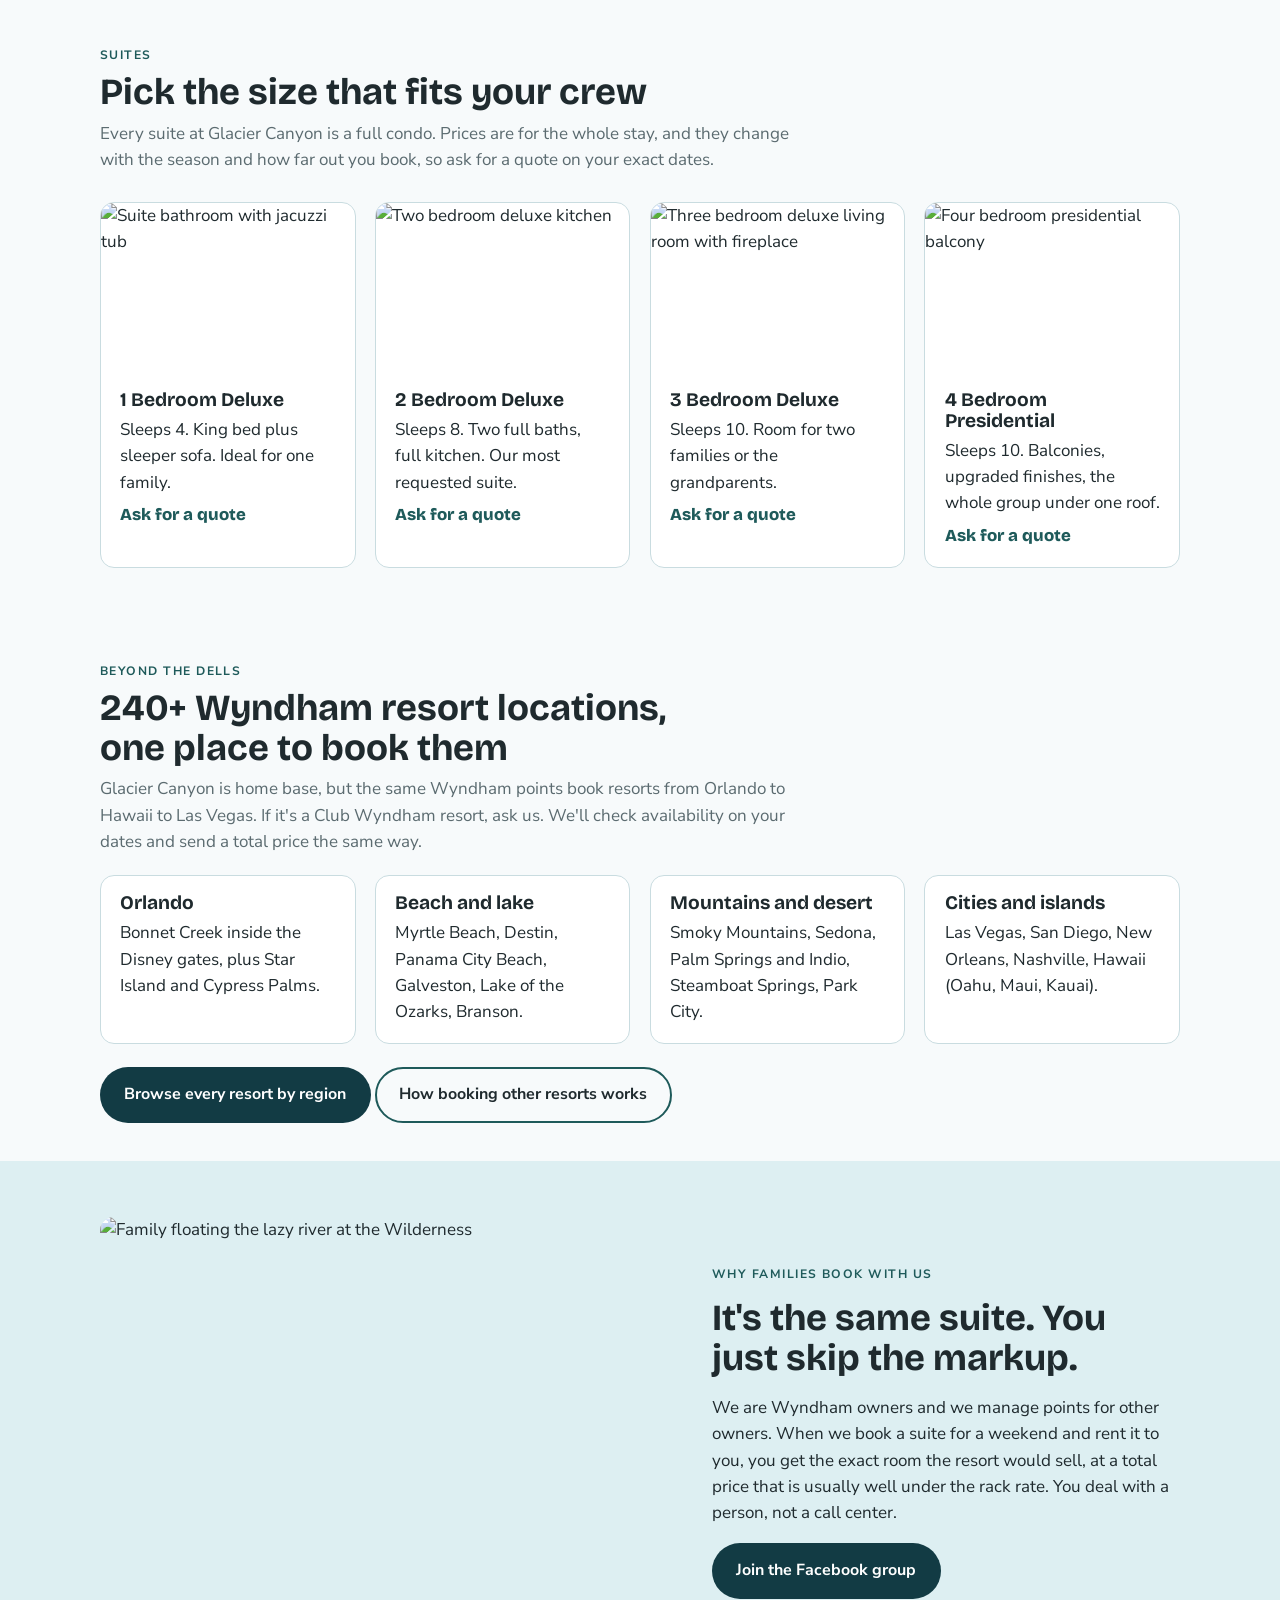
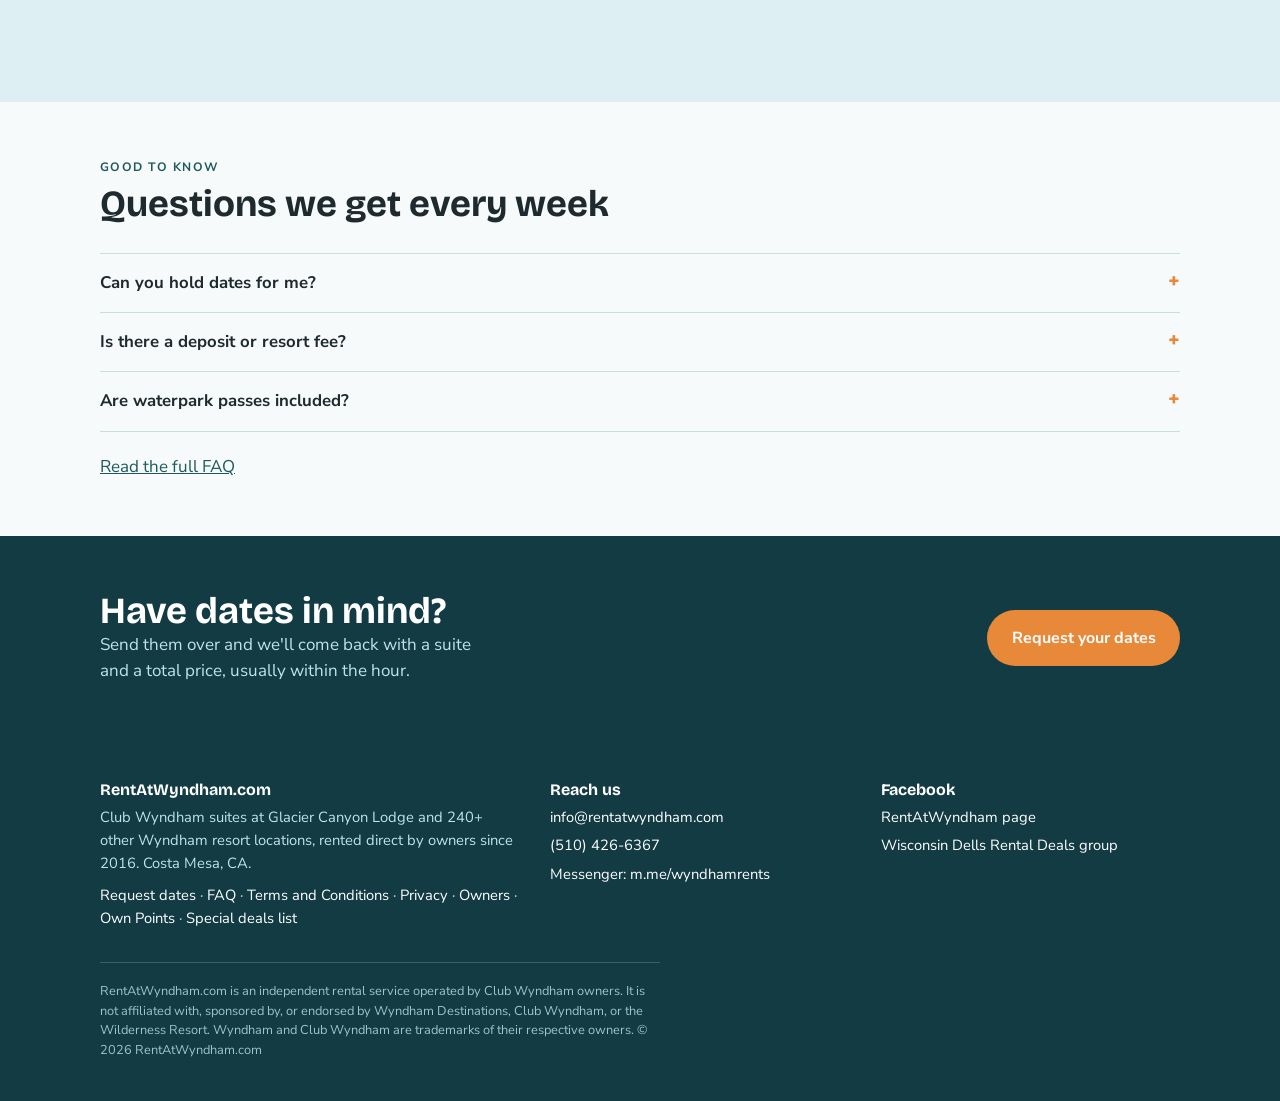
==== commit 8af66901: "Homepage: 'Join our special deals list' pop-up (hidden until the backend URL is set) Co-Authored-By:" ====
--- a/index.html
+++ b/index.html
@@ -14,7 +14,7 @@
 <link rel="apple-touch-icon" href="/assets/img/icon-180.png">
 <link rel="preconnect" href="https://fonts.googleapis.com"><link rel="preconnect" href="https://fonts.gstatic.com" crossorigin>
 <link rel="stylesheet" href="https://fonts.googleapis.com/css2?family=Bricolage+Grotesque:opsz,wght@12..96,500;12..96,700;12..96,800&family=Nunito+Sans:ital,wght@0,400;0,600;0,700;1,400&display=swap">
-<link rel="stylesheet" href="/assets/css/site.css?v=202610190100">
+<link rel="stylesheet" href="/assets/css/site.css?v=202611190900">
 <script type="application/ld+json">{"@context":"https://schema.org","@type":"LocalBusiness","name":"RentAtWyndham.com","url":"https://www.rentatwyndham.com/","email":"info@rentatwyndham.com","telephone":"+1-510-426-6367","description":"Club Wyndham timeshare suites at Glacier Canyon Lodge (Wisconsin Dells) and 240+ other Wyndham resort locations, rented direct by owners.","address":{"@type":"PostalAddress","addressLocality":"Costa Mesa","addressRegion":"CA","addressCountry":"US"},"areaServed":"United States","sameAs":["https://www.facebook.com/wyndhamrents","https://www.facebook.com/groups/179510239124605"],"foundingDate":"2016"}</script>
 </head>
 <body>
@@ -80,7 +80,7 @@
   <div class="wrap">
     <div class="cols">
       <div><h3>RentAtWyndham.com</h3><p>Club Wyndham suites at Glacier Canyon Lodge and 240+ other Wyndham resort locations, rented direct by owners since 2016. Costa Mesa, CA.</p>
-        <p class="foot-links"><a href="/booking-request">Request dates</a> · <a href="/faqs">FAQ</a> · <a href="/terms-and-conditions">Terms and Conditions</a> · <a href="/privacy">Privacy</a> · <a href="/rent-your-points">Owners</a> · <a href="/wyndham-points-for-sale">Own Points</a></p></div>
+        <p class="foot-links"><a href="/booking-request">Request dates</a> · <a href="/faqs">FAQ</a> · <a href="/terms-and-conditions">Terms and Conditions</a> · <a href="/privacy">Privacy</a> · <a href="/rent-your-points">Owners</a> · <a href="/wyndham-points-for-sale">Own Points</a> · <a href="#deals" data-deals-open>Special deals list</a></p></div>
       <div><h3>Reach us</h3><ul><li><a href="mailto:info@rentatwyndham.com">info@rentatwyndham.com</a></li><li><a href="tel:+15104266367">(510) 426-6367</a></li><li><a href="https://m.me/wyndhamrents" target="_blank" rel="noopener">Messenger: m.me/wyndhamrents</a></li></ul></div>
       <div><h3>Facebook</h3><ul><li><a href="https://www.facebook.com/wyndhamrents" target="_blank" rel="noopener">RentAtWyndham page</a></li><li><a href="https://www.facebook.com/groups/179510239124605" target="_blank" rel="noopener">Wisconsin Dells Rental Deals group</a></li></ul></div>
     </div>
@@ -88,5 +88,6 @@
   </div>
 </footer>
 <script src="/assets/js/site.js?v=202609242334" defer></script>
+<script src="/assets/js/deals-popup.js?v=202611190900" defer></script>
 </body>
 </html>
--- a/assets/css/site.css
+++ b/assets/css/site.css
@@ -227,3 +227,47 @@
 .thanks-foot{font-size:.95rem;color:var(--muted)}
 .thanks[hidden]{display:none}
 .thanks{scroll-margin-top:100px}
+.optq summary{cursor:pointer}
+.optq>*+*{margin-top:.9rem}
+
+/* special deals pop-up (assets/js/deals-popup.js) */
+.deals-lock{overflow:hidden}
+dialog.deals{padding:0;border:0;border-radius:18px;background:var(--card);color:var(--ink);width:min(760px,calc(100vw - 32px));max-height:calc(100dvh - 32px);
+  display:none;grid-template-columns:.85fr 1.15fr;overflow:hidden;box-shadow:0 24px 60px rgba(8,30,36,.35)}
+dialog.deals[open]{display:grid;animation:dealsIn .28s ease-out}
+dialog.deals::backdrop{background:rgba(8,30,36,.55);backdrop-filter:blur(2px)}
+@keyframes dealsIn{from{opacity:0;transform:translateY(16px) scale(.98)}to{opacity:1;transform:none}}
+.deals-art{position:relative;background:var(--teal)}
+.deals-art img{width:100%;height:100%;object-fit:cover;display:block}
+.deals-badge{position:absolute;left:16px;top:16px;background:var(--sun);color:var(--sun-ink);font-family:var(--display);font-weight:800;padding:.35rem .8rem;border-radius:999px;font-size:.85rem}
+.deals-body{padding:1.8rem 1.6rem 1.3rem;overflow:auto}
+.deals-body form,.deals-ok{display:grid;gap:.8rem}
+.deals-body h2{font-family:var(--display);font-size:1.7rem;line-height:1.1;margin:0}
+.deals-lead{margin:0;color:var(--muted)}
+.deals-x{position:absolute;right:10px;top:8px;z-index:2;width:40px;height:40px;border:0;border-radius:50%;background:rgba(255,255,255,.9);color:#123B44;font-size:1.6rem;line-height:1;cursor:pointer}
+.deals-x:focus-visible,.deals-no:focus-visible{outline:3px solid var(--sun);outline-offset:2px}
+.deals-chips{border:0;padding:0;margin:0;display:flex;flex-wrap:wrap;gap:.45rem}
+.deals-chips legend{font-weight:700;font-size:.9rem;margin-bottom:.4rem;padding:0}
+.deals-chips legend small{font-weight:400;color:var(--muted)}
+.deals-chips label{display:inline-block;font-weight:600;font-size:.85rem;cursor:pointer}
+.deals-chips input{position:absolute;opacity:0;width:1px;height:1px}
+.deals-chips span{display:inline-block;padding:.38rem .75rem;border:1.5px solid var(--line);border-radius:999px;background:var(--snow)}
+.deals-chips input:checked+span{background:var(--teal);border-color:var(--teal);color:#fff}
+.deals-chips input:focus-visible+span{outline:3px solid var(--sun);outline-offset:1px}
+.deals-go{width:100%;justify-content:center;font-size:1.05rem}
+.deals-fine{margin:0;font-size:.78rem;color:var(--muted);text-align:center}
+.deals-fine a{color:inherit}
+.deals-no{background:none;border:0;color:var(--muted);text-decoration:underline;font:inherit;font-size:.85rem;cursor:pointer;justify-self:center;padding:.2rem}
+@media (max-width:640px){
+  dialog.deals{grid-template-columns:1fr;width:100vw;max-width:100vw;margin:auto 0 0;border-radius:18px 18px 0 0;max-height:92dvh}
+  dialog.deals[open]{animation:dealsUp .3s ease-out}
+  .deals-art{height:110px}
+  .deals-body{padding:1.3rem 16px calc(1rem + env(safe-area-inset-bottom))}
+  .deals-body h2{font-size:1.45rem}
+}
+@keyframes dealsUp{from{transform:translateY(100%)}to{transform:none}}
+@media (prefers-reduced-motion:reduce){dialog.deals[open]{animation:none}}
+dialog.deals [hidden]{display:none!important}
+:root[data-theme="dark"] .deals-chips input:checked+span{background:var(--pine);border-color:var(--pine);color:#0B2A31}
+@media (prefers-color-scheme: dark){:root:not([data-theme="light"]) .deals-chips input:checked+span{background:var(--pine);border-color:var(--pine);color:#0B2A31}}
+@media (max-width:640px){.deals-art{height:72px}.deals-body form,.deals-ok{gap:.6rem}.deals-lead{font-size:.95rem}}
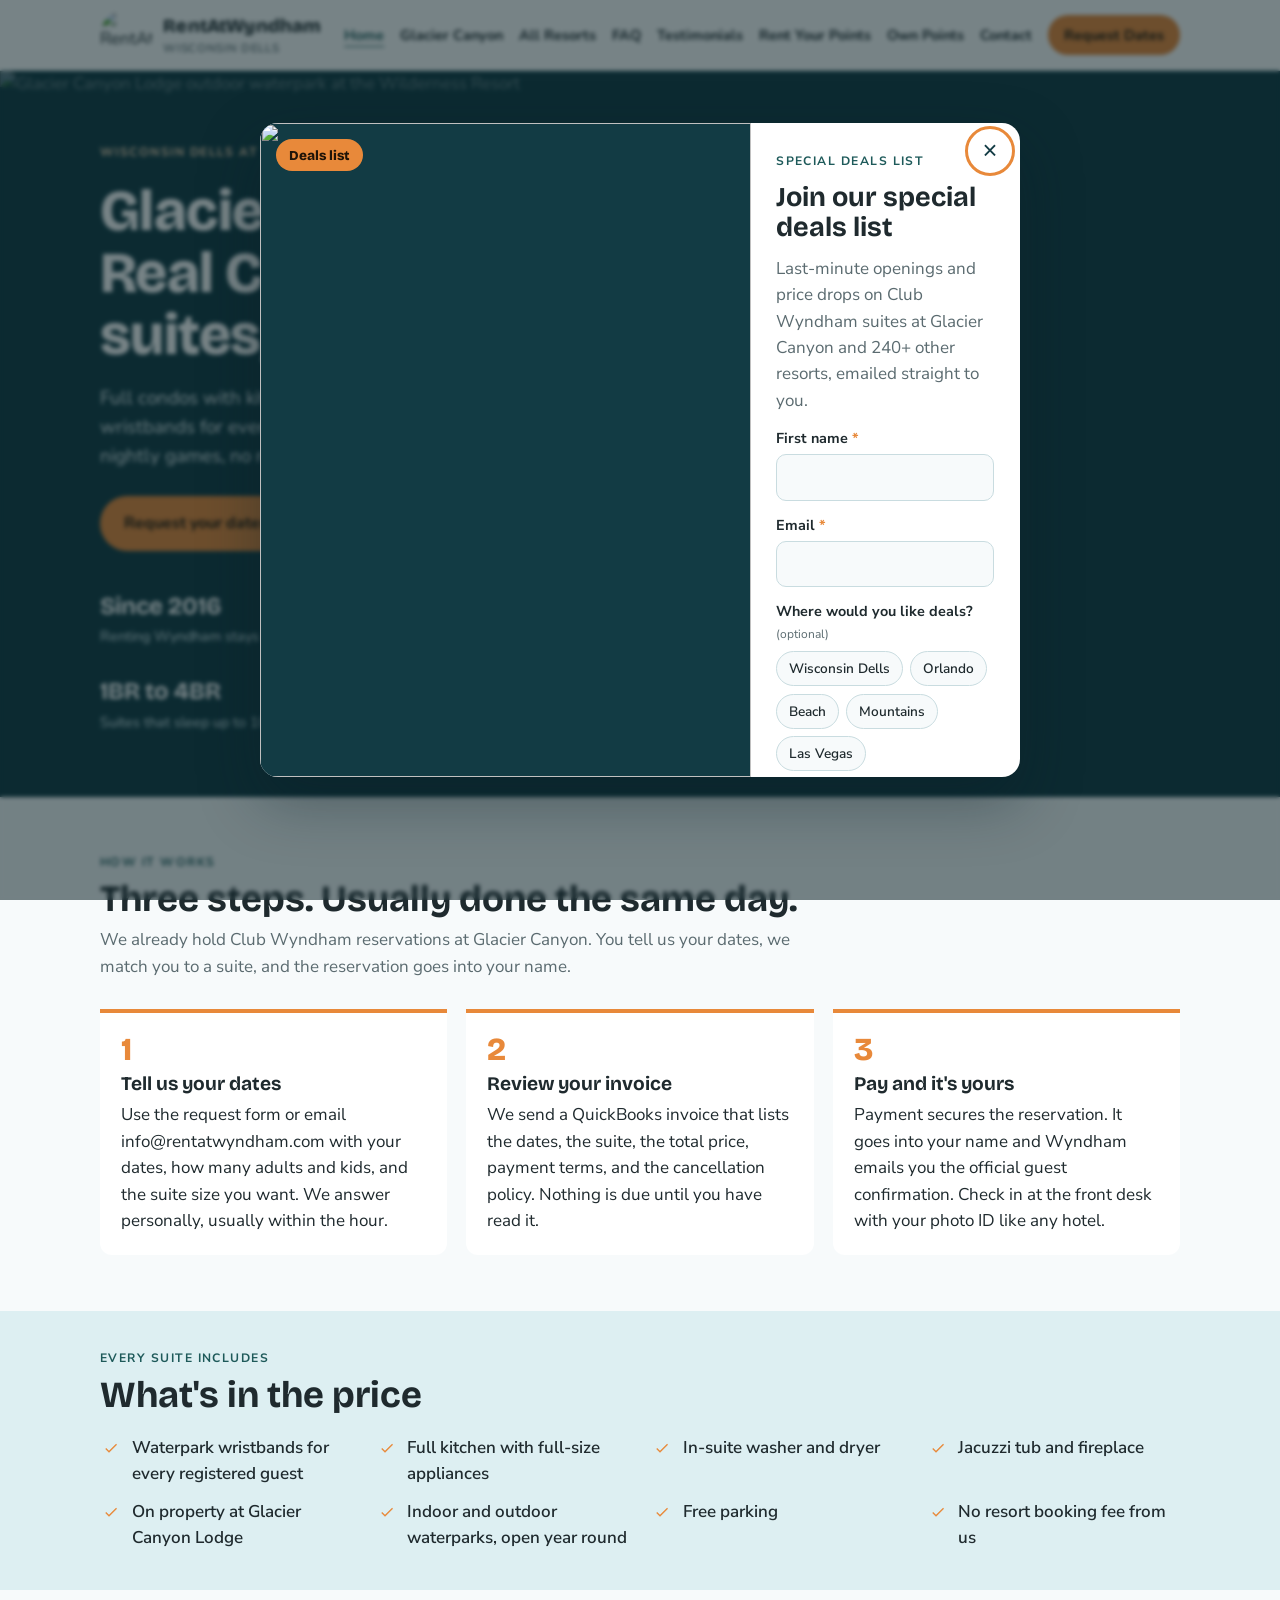
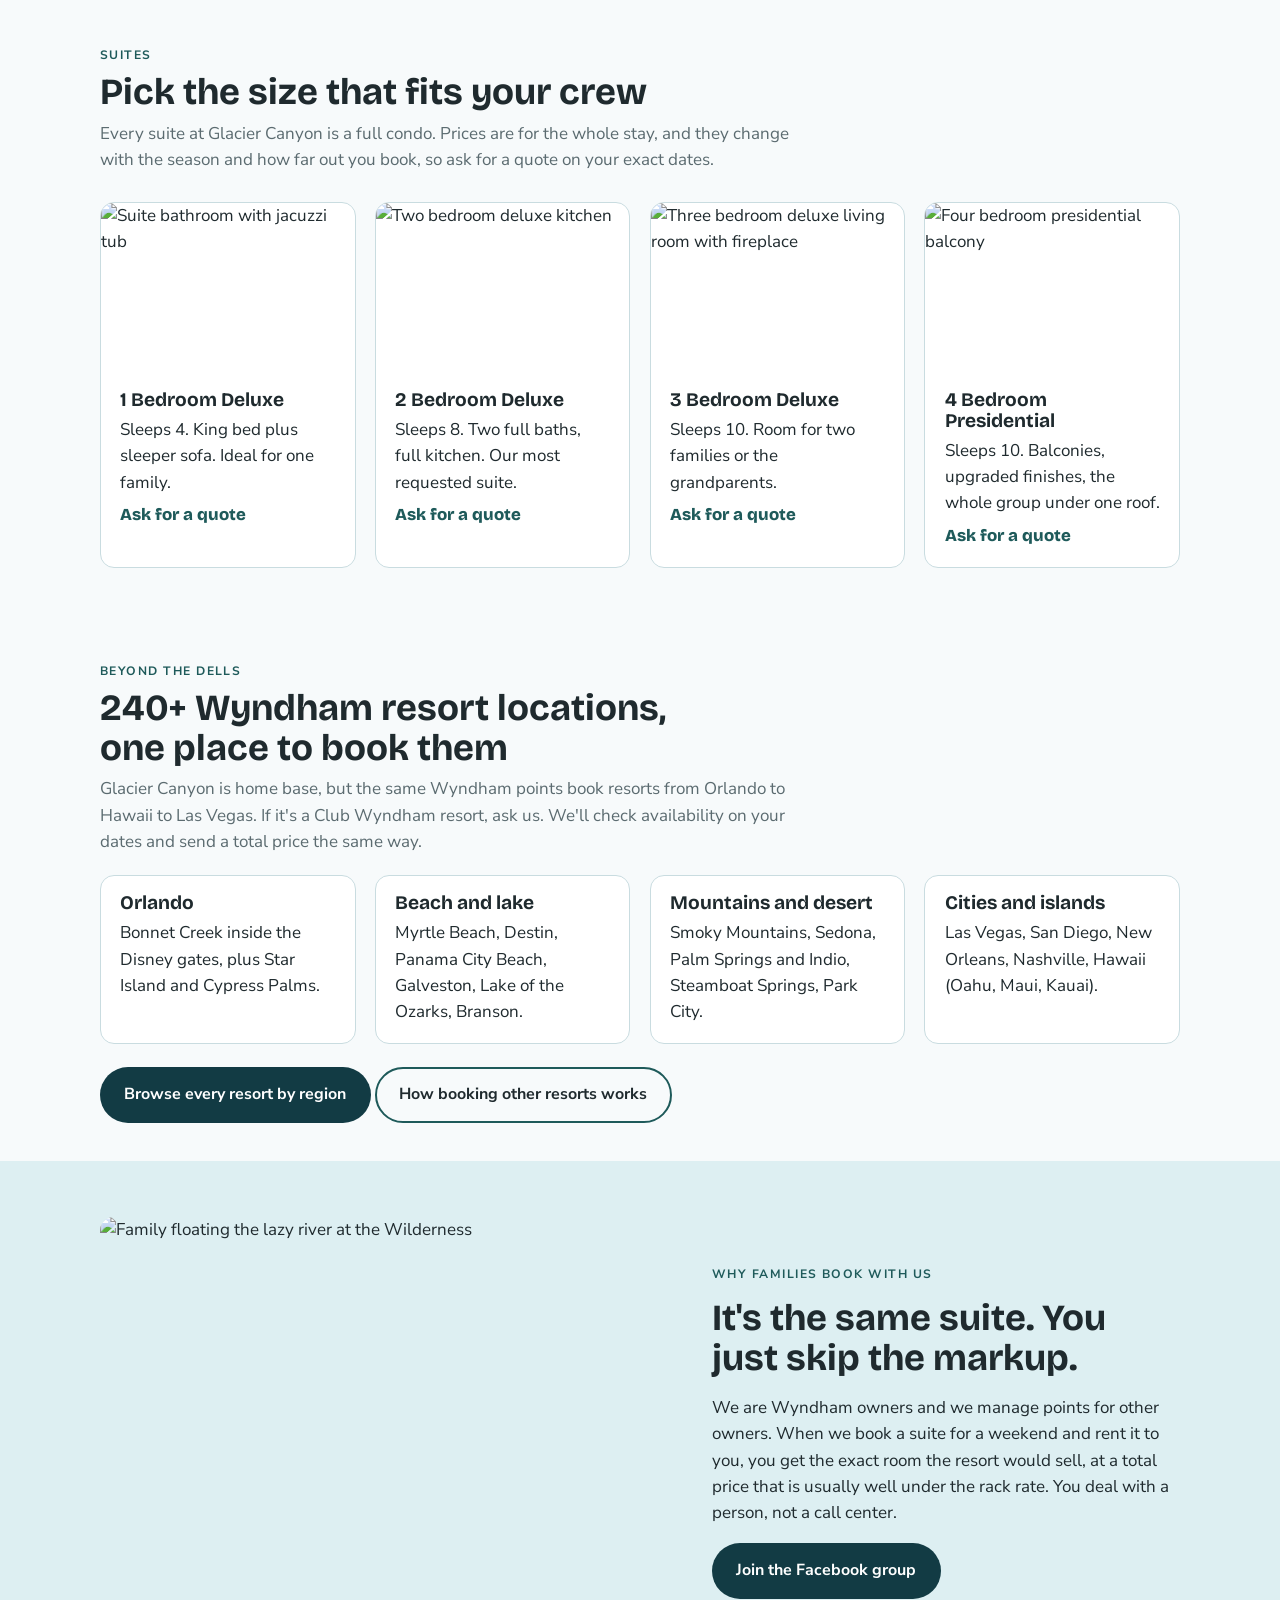
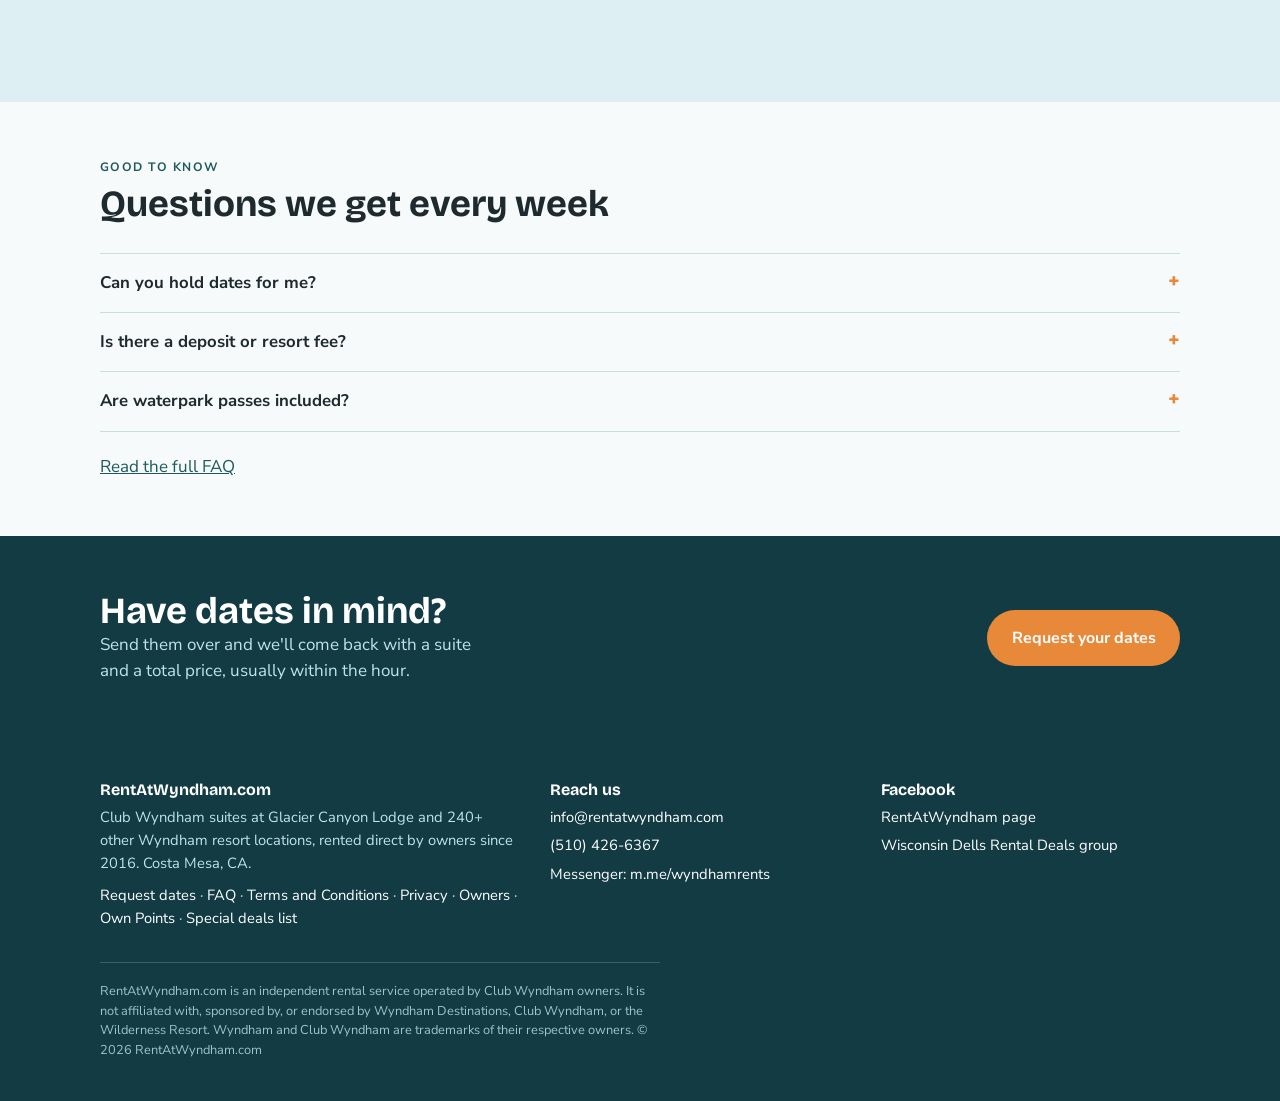
==== commit db013a38: "Deals pop-up: connect to the live Special Deals List web app Co-Authored-By: Claude Opus 5.5 <norepl" ====
--- a/index.html
+++ b/index.html
@@ -88,6 +88,6 @@
   </div>
 </footer>
 <script src="/assets/js/site.js?v=202609242334" defer></script>
-<script src="/assets/js/deals-popup.js?v=202611190900" defer></script>
+<script src="/assets/js/deals-popup.js?v=202611191900" defer></script>
 </body>
 </html>
--- a/assets/css/site.css
+++ b/assets/css/site.css
@@ -159,7 +159,8 @@
 .submit-row{display:flex;gap:1rem;align-items:center;flex-wrap:wrap}
 .hint{font-size:.85rem;color:var(--muted)}
 .form-msg{font-weight:600;color:#9B2C2C;background:#FDECEC;border:1px solid #F5B5B5;border-radius:10px;padding:.7rem .9rem}
-:root:not([data-theme="light"]) .form-msg{background:#3a1c1c;color:#ffb4b4;border-color:#6b2b2b}
+@media (prefers-color-scheme: dark){:root:not([data-theme="light"]) .form-msg{background:#3a1c1c;color:#ffb4b4;border-color:#6b2b2b}}
+:root[data-theme="dark"] .form-msg{background:#3a1c1c;color:#ffb4b4;border-color:#6b2b2b}
 .btn[disabled]{opacity:.6;cursor:wait;transform:none}
 .ok{margin-top:1.5rem}
 footer a{color:#fff}
@@ -229,6 +230,19 @@
 .thanks{scroll-margin-top:100px}
 .optq summary{cursor:pointer}
 .optq>*+*{margin-top:.9rem}
+/* request form: inline field errors + confirmation */
+.field-err{display:block;font-weight:600;font-size:.85rem;color:#B42318}
+@media (prefers-color-scheme: dark){:root:not([data-theme="light"]) .field-err{color:#FF9B92}}
+:root[data-theme="dark"] .field-err{color:#FF9B92}
+input[aria-invalid="true"],select[aria-invalid="true"]{border-color:#D92D20;outline-color:#FDA29B}
+.ok h3{font-family:var(--display);font-size:1.45rem;line-height:1.2;margin:0}
+.ok .tag{justify-self:start;background:var(--pine);color:var(--snow)}
+.ok-sum{display:grid;grid-template-columns:max-content 1fr;gap:.35rem 1.2rem;margin:.2rem 0;padding:1rem 1.1rem;background:var(--card);border:1px solid var(--line);border-radius:10px}
+.ok-sum dt{font-size:.75rem;font-weight:700;text-transform:uppercase;letter-spacing:.06em;color:var(--muted);padding-top:.15rem}
+.ok-sum dd{margin:0;font-weight:600}
+@media (max-width:520px){.ok-sum{grid-template-columns:1fr;gap:.1rem}.ok-sum dd{margin-bottom:.5rem}}
+.ok:focus{outline:none}
+.ok p b{font-family:inherit;font-size:inherit}
 
 /* special deals pop-up (assets/js/deals-popup.js) */
 .deals-lock{overflow:hidden}
